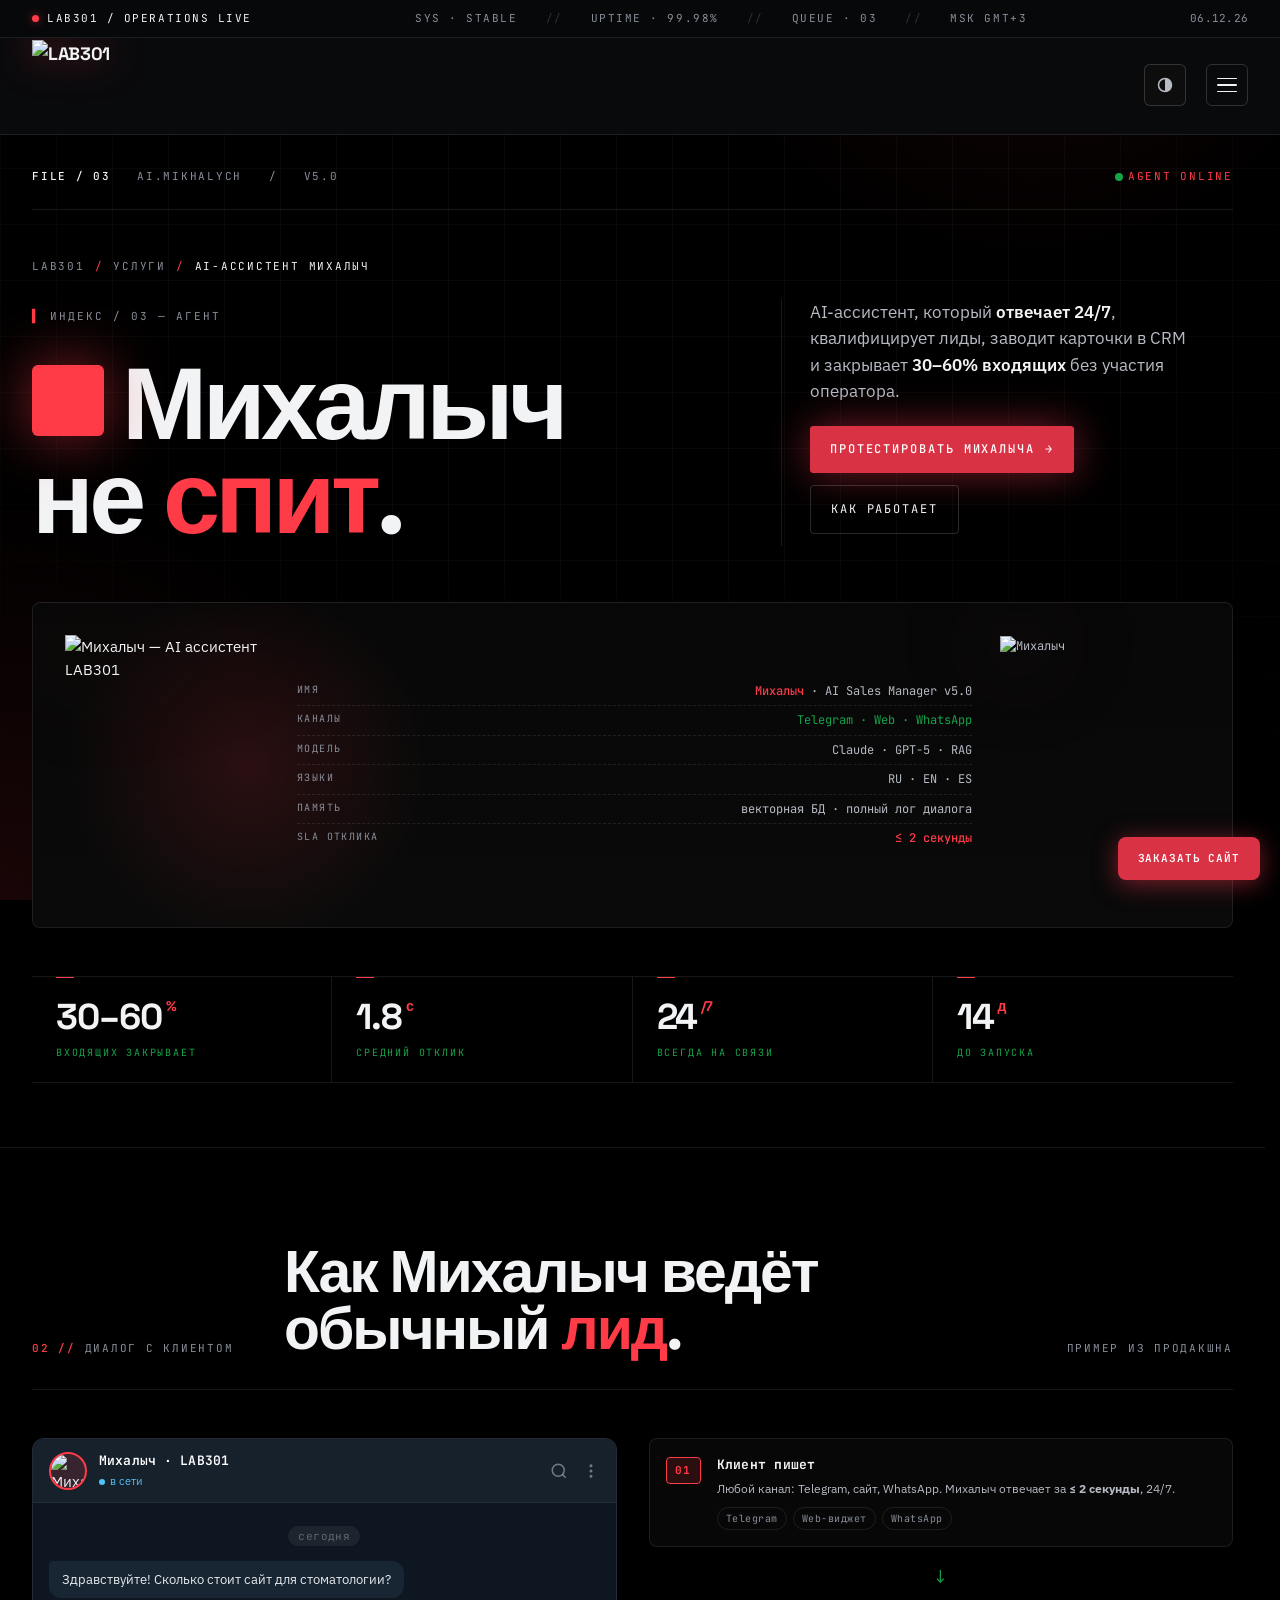
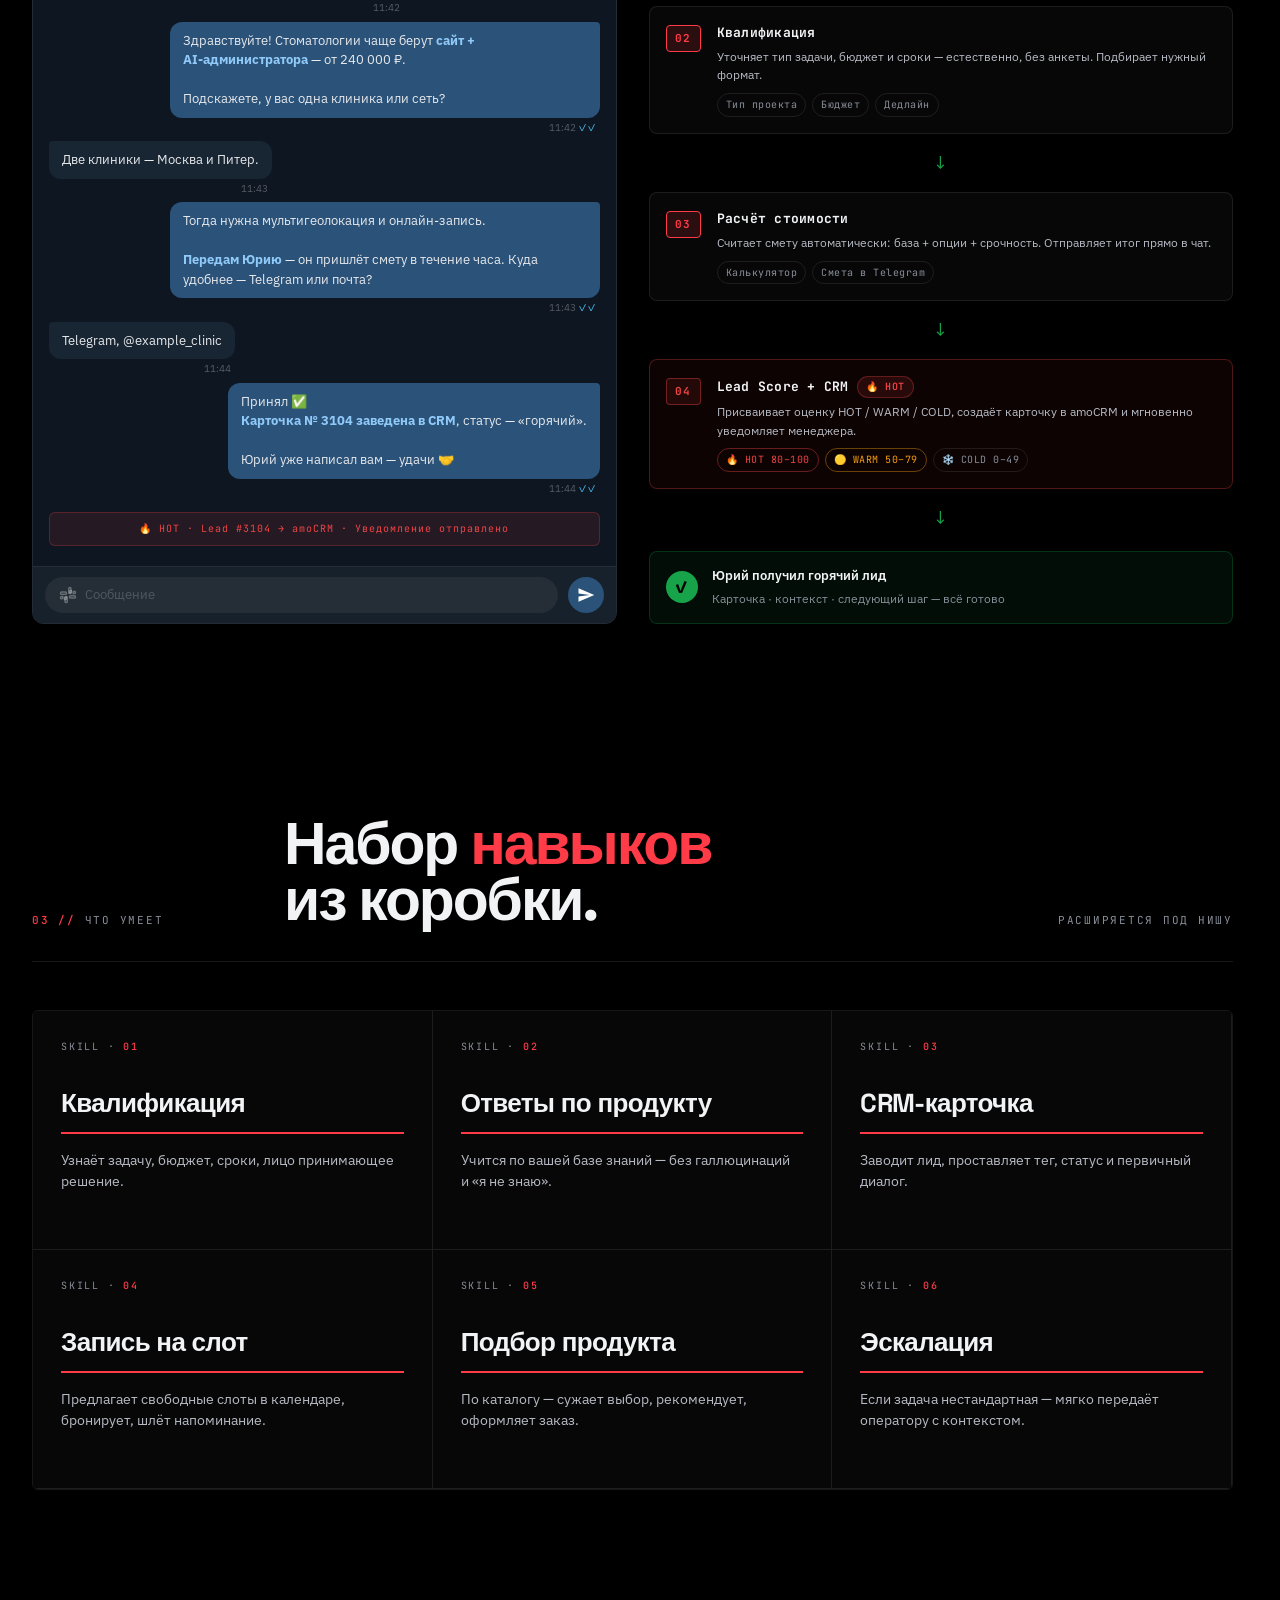
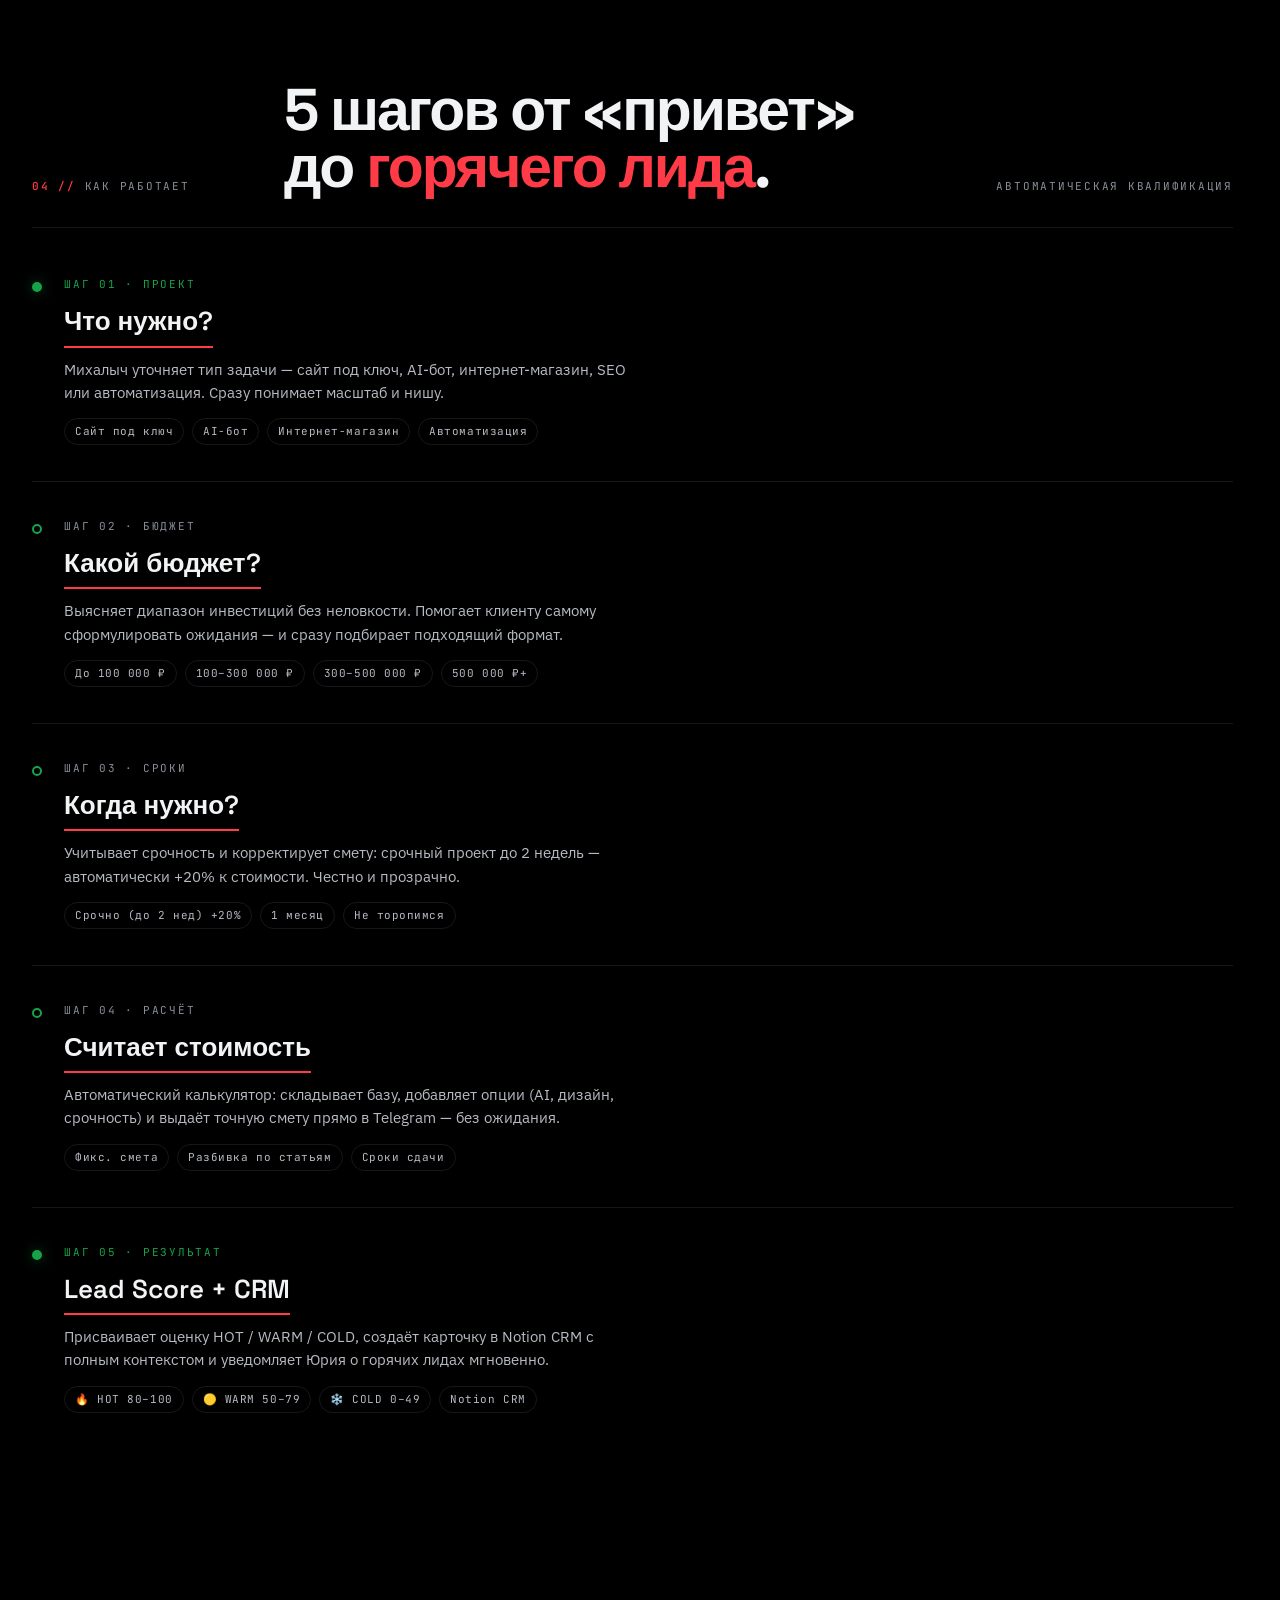
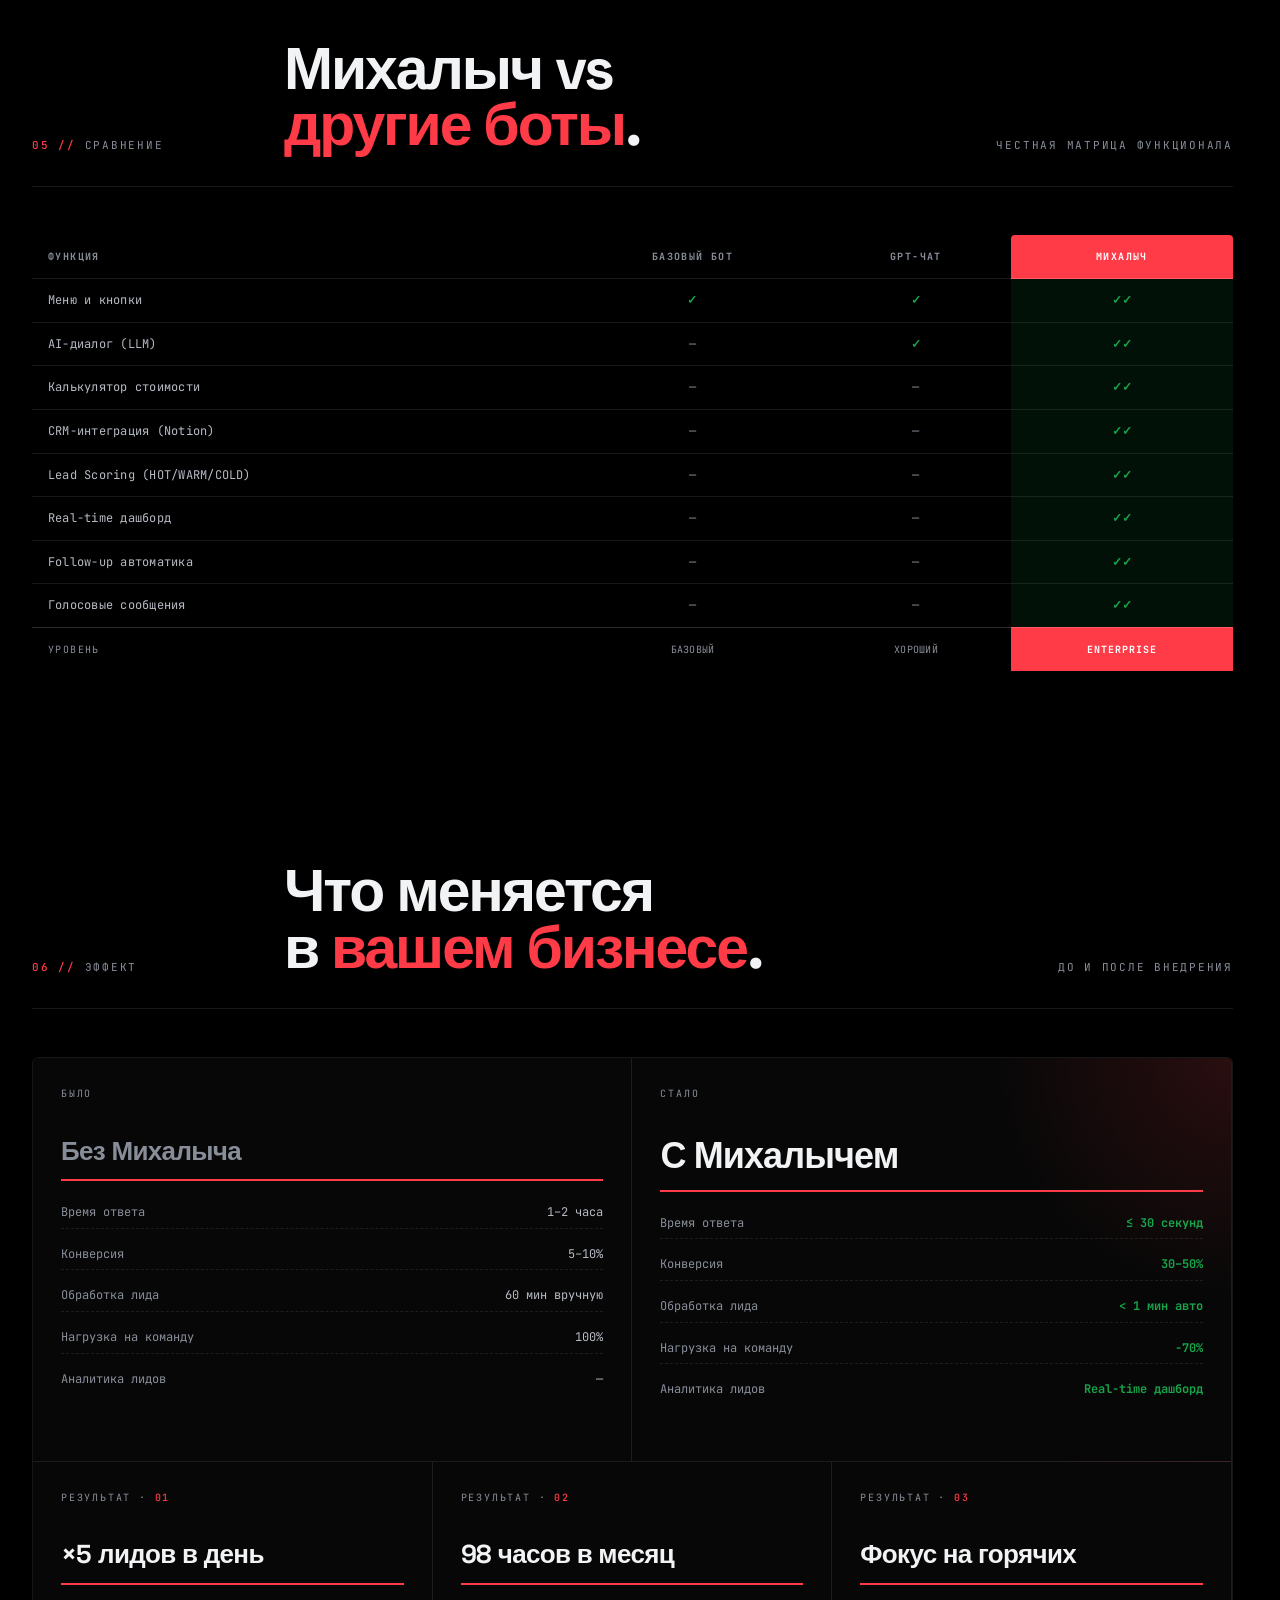
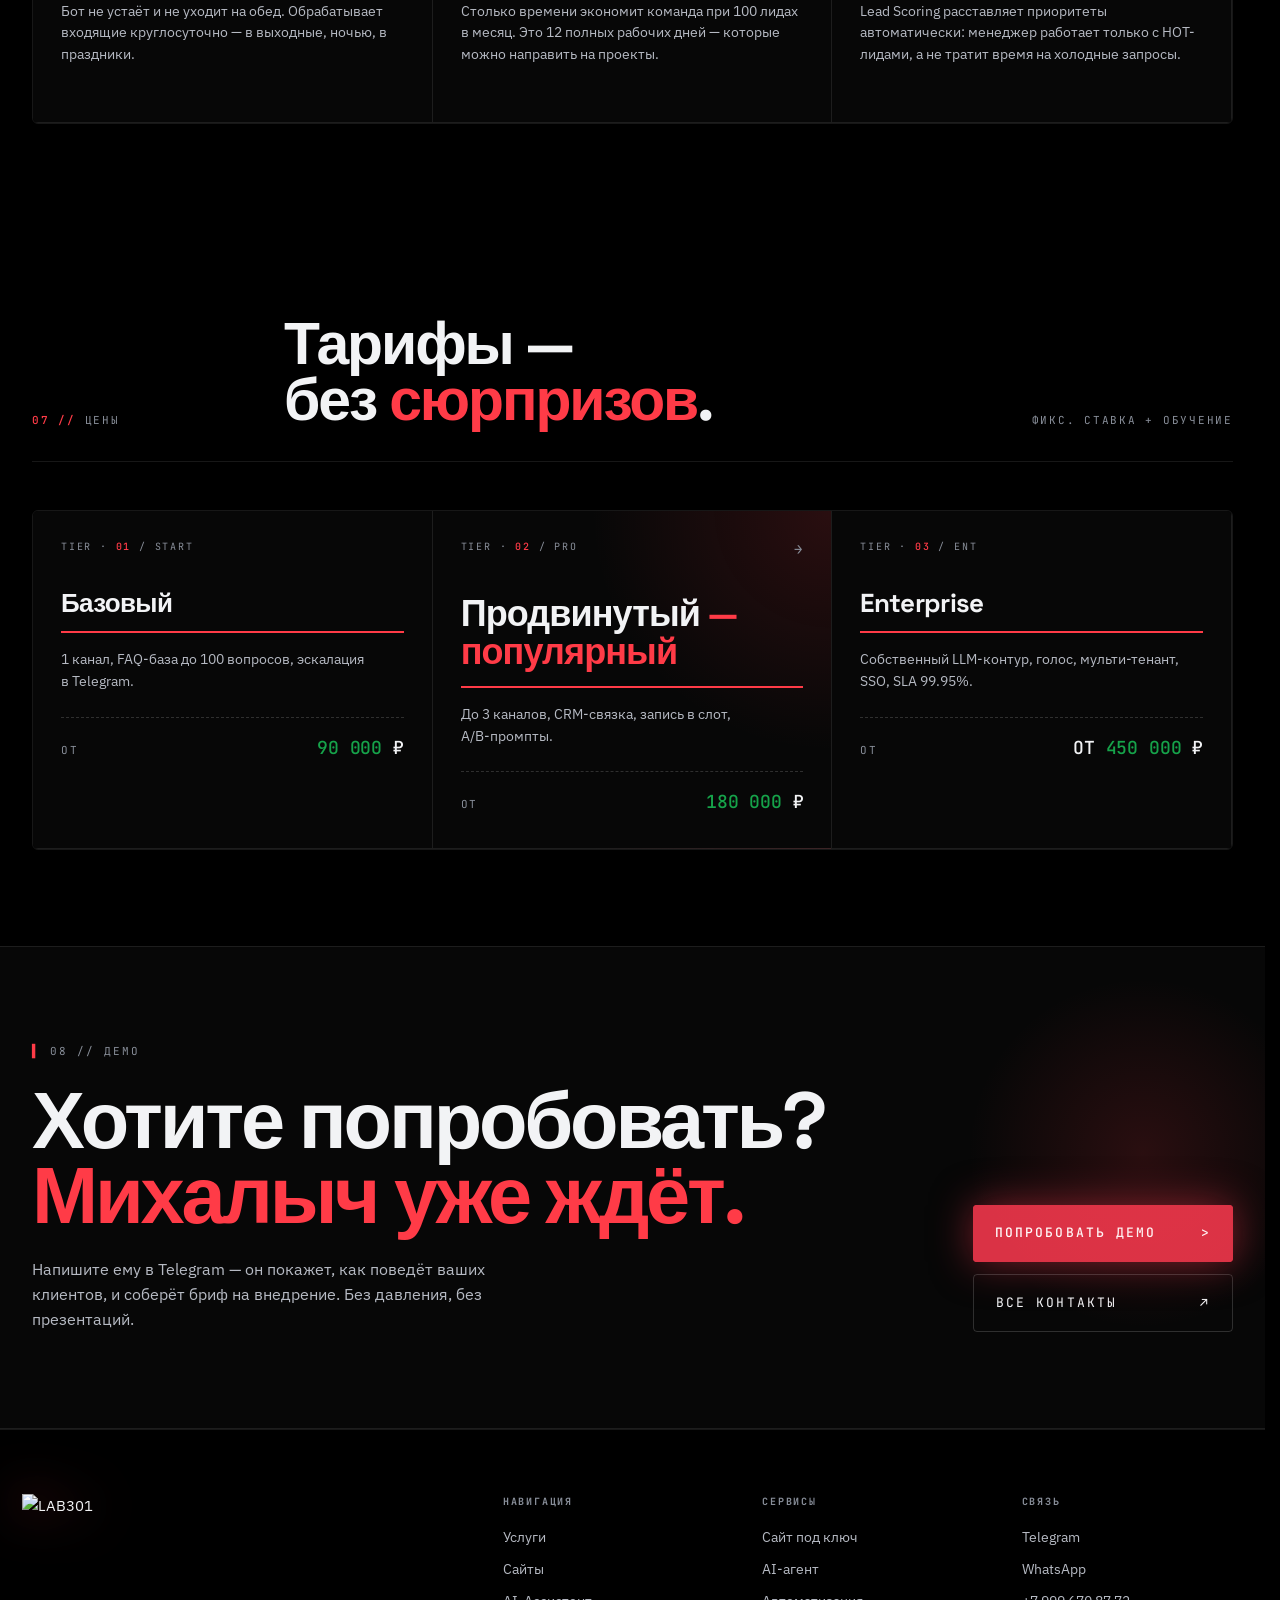
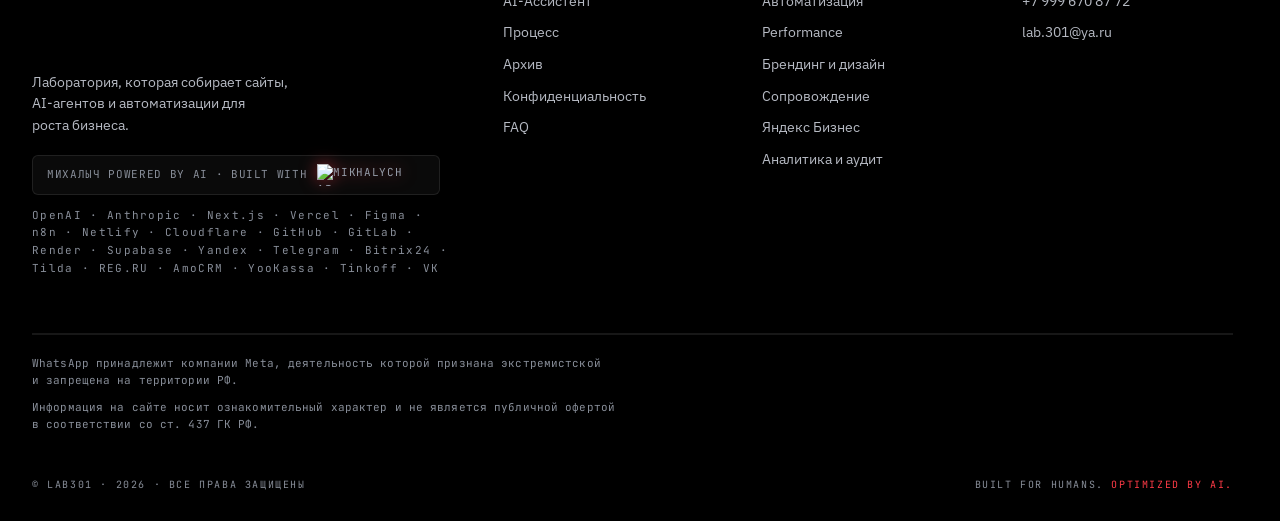
==== ai-assistant.html @ a78c8273 "Add files via upload" ====
﻿<!DOCTYPE html>
<html lang="ru" data-palette="signal" data-density="comfortable">
<head>
<meta charset="UTF-8" />
<meta name="viewport" content="width=device-width, initial-scale=1.0" />
<title>AI-ассистент Михалыч — LAB301</title>
<meta name="description" content="Михалыч отвечает 24/7, квалифицирует лиды, заводит карточки в CRM. Закрывает 30–60% входящих без оператора." />
<link rel="canonical" href="https://lab301.ru/ai-assistant.html" />
<meta name="theme-color" content="#0A0B0D" />
<meta name="robots" content="index, follow" />

<!-- Open Graph -->
<meta property="og:title" content="AI-ассистент Михалыч — LAB301" />
<meta property="og:description" content="Михалыч отвечает 24/7, квалифицирует лиды, заводит карточки в CRM. Закрывает 30–60% входящих без оператора." />
<meta property="og:type" content="website" />
<meta property="og:url" content="https://lab301.ru/ai-assistant.html" />
<meta property="og:image" content="og-share.png" />
<meta property="og:image:width" content="1200" />
<meta property="og:image:height" content="630" />
<meta property="og:image:alt" content="LAB301 — Технологии роста для бизнеса" />
<meta property="og:locale" content="ru_RU" />
<meta property="og:site_name" content="LAB301" />

<!-- Twitter Card -->
<meta name="twitter:card" content="summary_large_image" />
<meta name="twitter:title" content="AI-ассистент Михалыч — LAB301" />
<meta name="twitter:description" content="Михалыч отвечает 24/7, квалифицирует лиды, заводит карточки в CRM. Закрывает 30–60% входящих без оператора." />
<meta name="twitter:image" content="og-share.png" />

<!-- Favicons -->
<link rel="icon" type="image/x-icon" href="favicon.ico" />
<link rel="icon" type="image/png" sizes="16x16" href="favicon-16x16.png" />
<link rel="icon" type="image/png" sizes="32x32" href="favicon-32x32.png" />
<link rel="apple-touch-icon" sizes="180x180" href="apple-touch-icon.png" />
<meta name="apple-mobile-web-app-title" content="LAB301" />
<meta name="application-name" content="LAB301" />
<link rel="preconnect" href="https://fonts.googleapis.com">
<link rel="preconnect" href="https://fonts.gstatic.com" crossorigin>
<link rel="preload" as="image" href="ai_assistant_waving.avif" fetchpriority="high">
<link rel="preload" as="image" href="lab301-logo-mobile.avif" fetchpriority="high">
<link rel="preload" as="style" href="https://fonts.googleapis.com/css2?family=Space+Grotesk:wght@500;600;700&family=IBM+Plex+Sans:wght@400;500;600&family=JetBrains+Mono:wght@400;500;700&display=swap" onload="this.onload=null;this.rel='stylesheet'">
<noscript><link rel="stylesheet" href="https://fonts.googleapis.com/css2?family=Space+Grotesk:wght@500;600;700&family=IBM+Plex+Sans:wght@400;500;600&family=JetBrains+Mono:wght@400;500;700&display=swap"></noscript>
<link rel="stylesheet" href="theme.css?v=3">
<style>
  .chat-vis {
    background: var(--surface-2);
    border:1px solid var(--rule);
    border-radius:6px;
    padding:24px;
    font-family: var(--font-m);
    font-size:13px;
    line-height:1.55;
    color:var(--ink-2);
    position:relative;
    min-height:380px;
  }
  .chat-vis::before {
    content:"MIKHALYCH · v5.0 · LIVE";
    position:absolute; top:14px; right:18px;
    font-size:10px; letter-spacing:.16em; color:var(--ink-3);
  }
  .chat-vis::after {
    content:""; position:absolute; top:18px; left:18px;
    width:8px; height:8px; border-radius:50%;
    background: var(--acc);
    box-shadow: 0 0 16px var(--acc-glow);
    animation: pulse 2.4s ease-in-out infinite;
  }
  @keyframes pulse { 0%,100%{opacity:1;transform:scale(1);} 50%{opacity:.4;transform:scale(.85);} }
  .msg { margin: 18px 0; max-width: 78%; }
  .msg.user { margin-left:auto; text-align:left; }
  .msg .who { font-size:10px; letter-spacing:.18em; color:var(--ink-3); margin-bottom:6px; text-transform:uppercase; }
  .msg .b { background:var(--surface); border:1px solid var(--rule); padding:12px 14px; border-radius:4px; color:var(--ink); }
  .msg.user .b { background: color-mix(in oklch, var(--acc) 14%, var(--panel)); border-color: color-mix(in oklch, var(--acc) 40%, var(--rule)); }
  .msg .b b { color: var(--acc); font-weight:600; }

  /* Михалыч-портрет в hero */
  .mik-hero {
    margin-top: 56px;
    display: grid; grid-template-columns: auto 1fr; gap: 32px; align-items: center;
    padding: 32px;
    border: 1px solid var(--rule); border-radius: 8px;
    background:
      radial-gradient(circle 280px at 18% 50%, var(--acc-soft), transparent 65%),
      linear-gradient(180deg, var(--panel) 0%, var(--panel-2) 100%);
    position: relative; overflow: hidden;
  }
  @media (max-width: 720px) { .mik-hero { grid-template-columns: 1fr; text-align:center; } }
  @media (max-width: 720px) {
    .chat-grid { grid-template-columns: 1fr !important; }
    .msg { max-width: 88%; }
    .chat-vis { padding: 16px; }
  }
  .mik-hero > img {
    width: 200px; height: auto; display:block;
    filter: drop-shadow(0 0 50px var(--acc-glow));
  }
  .mik-hero-info { display:flex; gap:28px; align-items:center; font-family: var(--font-m); font-size:12px; line-height:1.7; color: var(--ink-2); }
  .mik-hero-info b { color: var(--acc); font-weight:500; }
  .mik-hero-info .rows { flex:1; min-width:0; }
  .mik-hero-info .row { display:flex; justify-content:space-between; gap: 14px; padding: 4px 0; border-bottom: 1px dashed var(--rule); }
  .mik-hero-info .row:last-child { border-bottom: none; }
  .mik-hero-info .k { color: var(--ink-3); letter-spacing:.14em; text-transform:uppercase; font-size:10px; }
  .mik-main-portrait {
    width: 200px; height: auto; flex-shrink:0; display:block;
    filter: drop-shadow(0 0 50px var(--acc-glow));
  }
  @media (max-width: 720px) { .mik-main-portrait { display:none; } }

  /* 5-steps timeline */
  .timeline { position:relative; margin-top:48px; }
  .tl-item { padding: 36px 0 36px 32px; border-top: 1px solid var(--rule); position:relative; }
  .tl-item:first-child { border-top: none; padding-top: 0; }
  .tl-item::before { content:""; position:absolute; left:0; top:42px; width:10px; height:10px; border-radius:50%; background:var(--bg); border:2px solid #16a34a; }
  .tl-item:first-child::before { top:6px; }
  .tl-item.acc::before { border-color:#16a34a; background:#16a34a; box-shadow:0 0 14px rgba(22,163,74,0.5); }
  .tl-item .tl-meta { font-family:var(--font-m); font-size:11px; letter-spacing:.16em; text-transform:uppercase; color:var(--ink-3); margin-bottom:8px; }
  .tl-item.acc .tl-meta { color:#16a34a; }
  .tl-item .tl-title { font-family:var(--font-d); font-size:26px; font-weight:600; color:var(--ink); margin-bottom:10px; display:inline-block; border-bottom:2px solid var(--acc); padding-bottom:4px; }
  .tl-item .tl-body { font-size:15px; line-height:1.55; color:var(--ink-2); margin-bottom:14px; max-width:64ch; }
  .tl-tags { display:flex; gap:8px; flex-wrap:wrap; }
  .tl-tags span { font-family:var(--font-m); font-size:11px; letter-spacing:.05em; padding:4px 10px; border:1px solid var(--rule); border-radius:999px; color:var(--ink-2); }

  .sys-card-light {
    background: #ffffff;
    border-color: #d8d8d8;
  }
  .sys-card-light::before { display: none; }
  .sys-card-light .row .k { color: #111111; }
  .sys-card-light .row .v { color: #555555; }
  .sys-card-light .row .v.ok { color: var(--acc); font-weight: 700; }
</style>
</head>
<body data-page="ai">

<section class="page-head">
  <div class="container">
    <div class="coord reveal"><div><b>FILE / 03</b> &nbsp; AI.MIKHALYCH &nbsp; / &nbsp; v5.0</div><div class="sig"><span style="color:#16a34a;">●</span> AGENT ONLINE</div></div>
    <div class="crumbs reveal"><a href="index.html">LAB301</a><span class="sep">/</span><a href="services.html">Услуги</a><span class="sep">/</span><span class="here">AI‑ассистент Михалыч</span></div>
    <div class="grid2">
      <div class="reveal">
        <div class="label" style="margin-bottom:32px;"><span class="dot">▌</span> ИНДЕКС / 03 — АГЕНТ</div>
        <h1><span class="swatch"></span>Михалыч<br>не&nbsp;<em>спит</em>.</h1>
      </div>
      <aside class="meta reveal">
        <p class="lede">AI‑ассистент, который <b>отвечает 24/7</b>, квалифицирует лиды, заводит карточки в&nbsp;CRM и&nbsp;закрывает <b>30–60% входящих</b> без участия оператора.</p>
        <div class="cta-row">
          <a class="btn-primary" href="thankyou.html?to=https://t.me/Judgeopenclawbot">Протестировать Михалыча <span>→</span></a>
          <a class="btn-secondary" href="#how">Как работает</a>
        </div>
      </aside>
    </div>

    <div class="mik-hero reveal">
      <img src="ai_assistant_waving.avif" alt="Михалыч — AI ассистент LAB301" width="200" height="260" loading="eager" fetchpriority="high" decoding="async" />
      <div class="mik-hero-info">
        <div class="rows">
          <div class="row"><span class="k">Имя</span><span><b>Михалыч</b> · AI Sales Manager v5.0</span></div>
          <div class="row"><span class="k">Каналы</span><span style="color:#16a34a;">Telegram · Web · WhatsApp</span></div>
          <div class="row"><span class="k">Модель</span><span>Claude · GPT‑5 · RAG</span></div>
          <div class="row"><span class="k">Языки</span><span>RU · EN · ES</span></div>
          <div class="row"><span class="k">Память</span><span>векторная БД · полный лог диалога</span></div>
          <div class="row"><span class="k">SLA отклика</span><span><b>≤ 2 секунды</b></span></div>
        </div>
        <img src="ai_assistant_main.avif" alt="Михалыч" class="mik-main-portrait" width="280" height="360" loading="eager" decoding="async" />
      </div>
    </div>

    <div class="stat-row reveal" style="margin-top:48px;">
      <div class="stat-cell"><div class="v">30–60<sup>%</sup></div><div class="k">входящих закрывает</div></div>
      <div class="stat-cell"><div class="v">1.8<sup>с</sup></div><div class="k">средний отклик</div></div>
      <div class="stat-cell"><div class="v">24<sup>/7</sup></div><div class="k">всегда на&nbsp;связи</div></div>
      <div class="stat-cell"><div class="v">14<sup>д</sup></div><div class="k">до запуска</div></div>
    </div>
  </div>
</section>

<section id="how">
  <div class="container">
    <div class="sec-head reveal">
      <div class="idx"><b>02 //</b> ДИАЛОГ&nbsp;С&nbsp;КЛИЕНТОМ</div>
      <h2 class="title">Как Михалыч ведёт<br>обычный&nbsp;<em>лид</em>.</h2>
      <div class="meta">пример из&nbsp;продакшна</div>
    </div>

    <div class="reveal" style="display:grid; grid-template-columns: 1fr 1fr; gap:32px; align-items:stretch;">

      <!-- ЛЕВАЯ КОЛОНКА: Telegram-чат -->
      <div class="tg-wrap">
        <!-- Шапка чата -->
        <div class="tg-header">
          <div class="tg-avatar">
            <img src="ai_assistant_waving.avif" alt="Михалыч" width="40" height="40" loading="lazy" decoding="async" />
          </div>
          <div class="tg-header-info">
            <div class="tg-name">Михалыч · LAB301</div>
            <div class="tg-status"><span class="tg-dot"></span>в сети</div>
          </div>
          <div class="tg-header-icons">
            <svg width="18" height="18" viewBox="0 0 24 24" fill="none" stroke="rgba(255,255,255,0.4)" stroke-width="2"><circle cx="11" cy="11" r="8"/><path d="m21 21-4.35-4.35"/></svg>
            <svg width="18" height="18" viewBox="0 0 24 24" fill="none" stroke="rgba(255,255,255,0.4)" stroke-width="2"><circle cx="12" cy="5" r="1"/><circle cx="12" cy="12" r="1"/><circle cx="12" cy="19" r="1"/></svg>
          </div>
        </div>
        <!-- Сообщения -->
        <div class="tg-body">
          <div class="tg-date-divider"><span>сегодня</span></div>

          <div class="tg-msg tg-in">
            <div class="tg-bubble">Здравствуйте! Сколько стоит сайт для стоматологии?</div>
            <div class="tg-time">11:42</div>
          </div>

          <div class="tg-msg tg-out">
            <div class="tg-bubble">Здравствуйте! Стоматологии чаще берут <b>сайт + AI‑администратора</b> — от 240 000 ₽.<br><br>Подскажете, у вас одна клиника или сеть?</div>
            <div class="tg-time">11:42 <span class="tg-read">✓✓</span></div>
          </div>

          <div class="tg-msg tg-in">
            <div class="tg-bubble">Две клиники — Москва и Питер.</div>
            <div class="tg-time">11:43</div>
          </div>

          <div class="tg-msg tg-out">
            <div class="tg-bubble">Тогда нужна мультигеолокация и онлайн‑запись.<br><br><b>Передам Юрию</b> — он пришлёт смету в течение часа. Куда удобнее — Telegram или почта?</div>
            <div class="tg-time">11:43 <span class="tg-read">✓✓</span></div>
          </div>

          <div class="tg-msg tg-in">
            <div class="tg-bubble">Telegram, @example_clinic</div>
            <div class="tg-time">11:44</div>
          </div>

          <div class="tg-msg tg-out">
            <div class="tg-bubble">Принял ✅<br><b>Карточка № 3104 заведена в CRM</b>, статус — «горячий».<br><br>Юрий уже написал вам — удачи 🤝</div>
            <div class="tg-time">11:44 <span class="tg-read">✓✓</span></div>
          </div>

          <div class="tg-crm-tag">🔥 HOT · Lead #3104 → amoCRM · Уведомление отправлено</div>
        </div>
        <!-- Инпут (декоративный) -->
        <div class="tg-footer">
          <div class="tg-input-wrap">
            <svg width="18" height="18" viewBox="0 0 24 24" fill="none" stroke="rgba(255,255,255,0.3)" stroke-width="2"><path d="M14.5 10c-.83 0-1.5-.67-1.5-1.5v-5c0-.83.67-1.5 1.5-1.5s1.5.67 1.5 1.5v5c0 .83-.67 1.5-1.5 1.5z"/><path d="M20.5 10H19V8.5c0-.83.67-1.5 1.5-1.5s1.5.67 1.5 1.5-.67 1.5-1.5 1.5z"/><path d="M9.5 14c.83 0 1.5.67 1.5 1.5v5c0 .83-.67 1.5-1.5 1.5S8 21.33 8 20.5v-5c0-.83.67-1.5 1.5-1.5z"/><path d="M3.5 14H5v1.5c0 .83-.67 1.5-1.5 1.5S2 16.33 2 15.5 2.67 14 3.5 14z"/><path d="M14 14.5c0-.83.67-1.5 1.5-1.5h5c.83 0 1.5.67 1.5 1.5s-.67 1.5-1.5 1.5h-5c-.83 0-1.5-.67-1.5-1.5z"/><path d="M15.5 9H14V7.5c0-.83.67-1.5 1.5-1.5s1.5.67 1.5 1.5-.67 1.5-1.5 1.5z"/><path d="M10 9.5C10 8.67 9.33 8 8.5 8H3.5C2.67 8 2 8.67 2 9.5S2.67 11 3.5 11h5c.83 0 1.5-.67 1.5-1.5z"/><path d="M8.5 15H10v1.5c0 .83-.67 1.5-1.5 1.5S7 17.33 7 16.5 7.67 15 8.5 15z"/></svg>
            <span style="color:rgba(255,255,255,0.2); font-size:13px;">Сообщение</span>
          </div>
          <div class="tg-send-btn">
            <svg width="18" height="18" viewBox="0 0 24 24" fill="#fff"><path d="M2 21l21-9L2 3v7l15 2-15 2v7z"/></svg>
          </div>
        </div>
      </div>

      <!-- ПРАВАЯ КОЛОНКА: Инфографика -->
      <div class="lead-flow">

        <div class="lf-step">
          <div class="lf-num">01</div>
          <div class="lf-body">
            <div class="lf-label">Клиент пишет</div>
            <div class="lf-desc">Любой канал: Telegram, сайт, WhatsApp. Михалыч отвечает за <b>≤ 2 секунды</b>, 24/7.</div>
            <div class="lf-tags"><span>Telegram</span><span>Web-виджет</span><span>WhatsApp</span></div>
          </div>
        </div>
        <div class="lf-arrow">↓</div>

        <div class="lf-step">
          <div class="lf-num">02</div>
          <div class="lf-body">
            <div class="lf-label">Квалификация</div>
            <div class="lf-desc">Уточняет тип задачи, бюджет и сроки — естественно, без анкеты. Подбирает нужный формат.</div>
            <div class="lf-tags"><span>Тип проекта</span><span>Бюджет</span><span>Дедлайн</span></div>
          </div>
        </div>
        <div class="lf-arrow">↓</div>

        <div class="lf-step">
          <div class="lf-num">03</div>
          <div class="lf-body">
            <div class="lf-label">Расчёт стоимости</div>
            <div class="lf-desc">Считает смету автоматически: база + опции + срочность. Отправляет итог прямо в чат.</div>
            <div class="lf-tags"><span>Калькулятор</span><span>Смета в Telegram</span></div>
          </div>
        </div>
        <div class="lf-arrow">↓</div>

        <div class="lf-step lf-step--hot">
          <div class="lf-num lf-num--hot">04</div>
          <div class="lf-body">
            <div class="lf-label">Lead Score + CRM <span class="lf-badge">🔥 HOT</span></div>
            <div class="lf-desc">Присваивает оценку HOT / WARM / COLD, создаёт карточку в amoCRM и мгновенно уведомляет менеджера.</div>
            <div class="lf-tags"><span style="color:#ef4444; border-color:rgba(239,68,68,0.4);">🔥 HOT 80–100</span><span style="color:#f59e0b; border-color:rgba(245,158,11,0.4);">🟡 WARM 50–79</span><span>❄️ COLD 0–49</span></div>
          </div>
        </div>

        <div class="lf-result-arrow">↓</div>
        <div class="lf-result">
          <div class="lf-result-icon">✓</div>
          <div>
            <div style="font-size:13px; font-weight:600; color:var(--ink); margin-bottom:4px;">Юрий получил горячий лид</div>
            <div style="font-size:12px; color:var(--ink-3);">Карточка · контекст · следующий шаг — всё готово</div>
          </div>
        </div>
      </div>

    </div>

    <style>
      /* ── Telegram UI ── */
      .tg-wrap { border-radius:12px; overflow:hidden; border:1px solid var(--rule); background:#0e1621; display:flex; flex-direction:column; }
      .tg-header { display:flex; align-items:center; gap:12px; padding:12px 16px; background:#17212b; border-bottom:1px solid rgba(255,255,255,0.06); }
      .tg-avatar { width:38px; height:38px; border-radius:50%; overflow:hidden; flex-shrink:0; background:var(--acc-soft); border:2px solid var(--acc); }
      .tg-avatar img { width:100%; height:100%; object-fit:cover; }
      .tg-header-info { flex:1; }
      .tg-name { font-family:var(--font-m); font-size:13px; font-weight:600; color:#fff; letter-spacing:.01em; }
      .tg-status { font-size:11px; color:#4fc3f7; display:flex; align-items:center; gap:5px; margin-top:2px; }
      .tg-dot { width:6px; height:6px; border-radius:50%; background:#4fc3f7; display:inline-block; }
      .tg-header-icons { display:flex; gap:14px; }
      .tg-body { padding:16px; display:flex; flex-direction:column; gap:6px; flex:1; background:#0e1621; }
      .tg-date-divider { text-align:center; margin:4px 0 8px; }
      .tg-date-divider span { font-size:11px; color:rgba(255,255,255,0.3); background:rgba(255,255,255,0.06); padding:3px 10px; border-radius:999px; font-family:var(--font-m); letter-spacing:.04em; }
      .tg-msg { display:flex; flex-direction:column; max-width:78%; gap:2px; }
      .tg-in { align-self:flex-start; }
      .tg-out { align-self:flex-end; }
      .tg-bubble { padding:9px 13px; border-radius:12px; font-size:13px; line-height:1.5; color:#e8eaed; }
      .tg-in .tg-bubble { background:#182533; border-radius:4px 12px 12px 12px; }
      .tg-out .tg-bubble { background:#2b5278; border-radius:12px 4px 12px 12px; }
      .tg-out .tg-bubble b { color:#90caf9; }
      .tg-time { font-size:10px; color:rgba(255,255,255,0.3); text-align:right; padding:0 4px; }
      .tg-read { color:#4fc3f7; }
      .tg-crm-tag { margin:10px 0 4px; text-align:center; font-family:var(--font-m); font-size:10px; letter-spacing:.1em; color:#ef4444; background:rgba(239,68,68,0.1); border:1px solid rgba(239,68,68,0.25); border-radius:6px; padding:8px 14px; }
      .tg-footer { padding:10px 12px; background:#17212b; border-top:1px solid rgba(255,255,255,0.06); display:flex; align-items:center; gap:10px; }
      .tg-input-wrap { flex:1; background:rgba(255,255,255,0.06); border-radius:20px; padding:8px 14px; display:flex; align-items:center; gap:8px; }
      .tg-send-btn { width:36px; height:36px; background:#2b5278; border-radius:50%; display:flex; align-items:center; justify-content:center; }

      /* ── Lead Flow Infographic ── */
      .lead-flow { display:flex; flex-direction:column; gap:0; padding:0; justify-content:space-between; }
      .lf-step { display:flex; gap:16px; align-items:flex-start; background:var(--panel); border:1px solid var(--rule); border-radius:8px; padding:16px; }
      .lf-step--hot { border-color:rgba(239,68,68,0.3); background:rgba(239,68,68,0.05); }
      .lf-num { font-family:var(--font-m); font-size:11px; font-weight:700; letter-spacing:.14em; color:var(--acc); background:var(--acc-soft); border:1px solid var(--acc); border-radius:4px; padding:4px 8px; flex-shrink:0; height:fit-content; margin-top:2px; }
      .lf-num--hot { color:#ef4444; background:rgba(239,68,68,0.1); border-color:rgba(239,68,68,0.4); }
      .lf-label { font-family:var(--font-m); font-size:13px; font-weight:700; color:var(--ink); letter-spacing:.02em; margin-bottom:5px; display:flex; align-items:center; gap:8px; }
      .lf-desc { font-size:12px; line-height:1.55; color:var(--ink-2); margin-bottom:8px; }
      .lf-tags { display:flex; gap:6px; flex-wrap:wrap; }
      .lf-tags span { font-family:var(--font-m); font-size:10px; letter-spacing:.05em; padding:3px 8px; border:1px solid var(--rule); border-radius:999px; color:var(--ink-3); }
      .lf-badge { font-size:10px; color:#ef4444; background:rgba(239,68,68,0.12); border:1px solid rgba(239,68,68,0.3); border-radius:999px; padding:2px 8px; letter-spacing:.06em; font-weight:600; }
      .lf-arrow { text-align:center; font-size:18px; color:#16a34a; line-height:1; padding:4px 0; }
      .lf-result-arrow { text-align:center; font-size:18px; color:#16a34a; line-height:1; padding:4px 0; }
      .lf-result { display:flex; align-items:center; gap:14px; background:rgba(22,163,74,0.08); border:1px solid rgba(22,163,74,0.25); border-radius:8px; padding:14px 16px; margin-top:4px; }
      .lf-result-icon { width:32px; height:32px; background:#16a34a; border-radius:50%; display:flex; align-items:center; justify-content:center; font-size:16px; color:#000; font-weight:700; flex-shrink:0; }

      @media(max-width:900px) {
        .chat-grid, .reveal[style*="grid-template-columns: 1fr 1fr"] { grid-template-columns:1fr !important; }
      }
    </style>
  </div>
</section>

<section>
  <div class="container">
    <div class="sec-head reveal">
      <div class="idx"><b>03 //</b> ЧТО&nbsp;УМЕЕТ</div>
      <h2 class="title">Набор&nbsp;<em>навыков</em><br>из&nbsp;коробки.</h2>
      <div class="meta">расширяется под&nbsp;нишу</div>
    </div>
    <div class="stack-grid reveal">
      <div class="mod span4"><div class="mod-id"><span>SKILL · <b>01</b></span></div><div class="mod-title">Квалификация</div><div class="mod-desc">Узнаёт задачу, бюджет, сроки, лицо принимающее решение.</div></div>
      <div class="mod span4"><div class="mod-id"><span>SKILL · <b>02</b></span></div><div class="mod-title">Ответы по&nbsp;продукту</div><div class="mod-desc">Учится по&nbsp;вашей базе знаний — без галлюцинаций и&nbsp;«я&nbsp;не знаю».</div></div>
      <div class="mod span4"><div class="mod-id"><span>SKILL · <b>03</b></span></div><div class="mod-title">CRM‑карточка</div><div class="mod-desc">Заводит лид, проставляет тег, статус и&nbsp;первичный диалог.</div></div>
      <div class="mod span4"><div class="mod-id"><span>SKILL · <b>04</b></span></div><div class="mod-title">Запись на&nbsp;слот</div><div class="mod-desc">Предлагает свободные слоты в&nbsp;календаре, бронирует, шлёт напоминание.</div></div>
      <div class="mod span4"><div class="mod-id"><span>SKILL · <b>05</b></span></div><div class="mod-title">Подбор продукта</div><div class="mod-desc">По&nbsp;каталогу — сужает выбор, рекомендует, оформляет заказ.</div></div>
      <div class="mod span4"><div class="mod-id"><span>SKILL · <b>06</b></span></div><div class="mod-title">Эскалация</div><div class="mod-desc">Если задача нестандартная — мягко передаёт оператору с&nbsp;контекстом.</div></div>
    </div>
  </div>
</section>

<!-- ── Секция: AI Квалификация 5 шагов ── -->
<section>
  <div class="container">
    <div class="sec-head reveal">
      <div class="idx"><b>04 //</b> КАК&nbsp;РАБОТАЕТ</div>
      <h2 class="title">5 шагов от&nbsp;«привет»<br>до&nbsp;<em>горячего&nbsp;лида</em>.</h2>
      <div class="meta">автоматическая квалификация</div>
    </div>
    <div class="timeline reveal">

      <div class="tl-item acc">
        <div class="tl-meta">ШАГ 01 · ПРОЕКТ</div>
        <div class="tl-title">Что нужно?</div>
        <div class="tl-body">Михалыч уточняет тип задачи — сайт под ключ, AI-бот, интернет-магазин, SEO или автоматизация. Сразу понимает масштаб и нишу.</div>
        <div class="tl-tags"><span>Сайт под ключ</span><span>AI-бот</span><span>Интернет-магазин</span><span>Автоматизация</span></div>
      </div>

      <div class="tl-item">
        <div class="tl-meta">ШАГ 02 · БЮДЖЕТ</div>
        <div class="tl-title">Какой бюджет?</div>
        <div class="tl-body">Выясняет диапазон инвестиций без неловкости. Помогает клиенту самому сформулировать ожидания — и сразу подбирает подходящий формат.</div>
        <div class="tl-tags"><span>До 100 000 ₽</span><span>100–300 000 ₽</span><span>300–500 000 ₽</span><span>500 000 ₽+</span></div>
      </div>

      <div class="tl-item">
        <div class="tl-meta">ШАГ 03 · СРОКИ</div>
        <div class="tl-title">Когда нужно?</div>
        <div class="tl-body">Учитывает срочность и корректирует смету: срочный проект до&nbsp;2 недель — автоматически +20% к стоимости. Честно и прозрачно.</div>
        <div class="tl-tags"><span>Срочно (до 2 нед) +20%</span><span>1 месяц</span><span>Не торопимся</span></div>
      </div>

      <div class="tl-item">
        <div class="tl-meta">ШАГ 04 · РАСЧЁТ</div>
        <div class="tl-title">Считает стоимость</div>
        <div class="tl-body">Автоматический калькулятор: складывает базу, добавляет опции (AI, дизайн, срочность) и выдаёт точную смету прямо в Telegram — без ожидания.</div>
        <div class="tl-tags"><span>Фикс. смета</span><span>Разбивка по статьям</span><span>Сроки сдачи</span></div>
      </div>

      <div class="tl-item acc">
        <div class="tl-meta">ШАГ 05 · РЕЗУЛЬТАТ</div>
        <div class="tl-title">Lead Score + CRM</div>
        <div class="tl-body">Присваивает оценку HOT / WARM / COLD, создаёт карточку в Notion CRM с полным контекстом и уведомляет Юрия о горячих лидах мгновенно.</div>
        <div class="tl-tags"><span>🔥 HOT 80–100</span><span>🟡 WARM 50–79</span><span>❄️ COLD 0–49</span><span>Notion CRM</span></div>
      </div>

    </div>
  </div>
</section>

<!-- ── Секция: Сравнение с другими ботами ── -->
<section>
  <div class="container">
    <div class="sec-head reveal">
      <div class="idx"><b>05 //</b> СРАВНЕНИЕ</div>
      <h2 class="title">Михалыч vs<br><em>другие&nbsp;боты</em>.</h2>
      <div class="meta">честная матрица функционала</div>
    </div>

    <div class="reveal" style="overflow-x:auto; margin-top:40px;">
      <table style="width:100%; border-collapse:collapse; font-family:var(--font-m); font-size:12px; letter-spacing:.02em;">
        <thead>
          <tr>
            <th style="text-align:left; padding:14px 16px; border-bottom:1px solid var(--rule); color:var(--ink-3); text-transform:uppercase; letter-spacing:.14em; font-size:10px;">Функция</th>
            <th style="text-align:center; padding:14px 16px; border-bottom:1px solid var(--rule); color:var(--ink-3); text-transform:uppercase; letter-spacing:.14em; font-size:10px;">Базовый бот</th>
            <th style="text-align:center; padding:14px 16px; border-bottom:1px solid var(--rule); color:var(--ink-3); text-transform:uppercase; letter-spacing:.14em; font-size:10px;">GPT‑чат</th>
            <th style="text-align:center; padding:14px 16px; border-bottom:1px solid var(--rule-2); color:#fff; text-transform:uppercase; letter-spacing:.14em; font-size:10px; background:var(--acc); border-radius:4px 4px 0 0;">Михалыч</th>
          </tr>
        </thead>
        <tbody>
          <tr style="border-bottom:1px solid var(--rule);">
            <td style="padding:12px 16px; color:var(--ink-2);">Меню и кнопки</td>
            <td style="text-align:center; padding:12px; color:#16a34a; font-weight:600;">✓</td>
            <td style="text-align:center; padding:12px; color:#16a34a; font-weight:600;">✓</td>
            <td style="text-align:center; padding:12px; background:rgba(22,163,74,0.10); color:#16a34a; font-weight:700;">✓✓</td>
          </tr>
          <tr style="border-bottom:1px solid var(--rule);">
            <td style="padding:12px 16px; color:var(--ink-2);">AI-диалог (LLM)</td>
            <td style="text-align:center; padding:12px; color:var(--ink-3);">—</td>
            <td style="text-align:center; padding:12px; color:#16a34a; font-weight:600;">✓</td>
            <td style="text-align:center; padding:12px; background:rgba(22,163,74,0.10); color:#16a34a; font-weight:700;">✓✓</td>
          </tr>
          <tr style="border-bottom:1px solid var(--rule);">
            <td style="padding:12px 16px; color:var(--ink-2);">Калькулятор стоимости</td>
            <td style="text-align:center; padding:12px; color:var(--ink-3);">—</td>
            <td style="text-align:center; padding:12px; color:var(--ink-3);">—</td>
            <td style="text-align:center; padding:12px; background:rgba(22,163,74,0.10); color:#16a34a; font-weight:700;">✓✓</td>
          </tr>
          <tr style="border-bottom:1px solid var(--rule);">
            <td style="padding:12px 16px; color:var(--ink-2);">CRM‑интеграция (Notion)</td>
            <td style="text-align:center; padding:12px; color:var(--ink-3);">—</td>
            <td style="text-align:center; padding:12px; color:var(--ink-3);">—</td>
            <td style="text-align:center; padding:12px; background:rgba(22,163,74,0.10); color:#16a34a; font-weight:700;">✓✓</td>
          </tr>
          <tr style="border-bottom:1px solid var(--rule);">
            <td style="padding:12px 16px; color:var(--ink-2);">Lead Scoring (HOT/WARM/COLD)</td>
            <td style="text-align:center; padding:12px; color:var(--ink-3);">—</td>
            <td style="text-align:center; padding:12px; color:var(--ink-3);">—</td>
            <td style="text-align:center; padding:12px; background:rgba(22,163,74,0.10); color:#16a34a; font-weight:700;">✓✓</td>
          </tr>
          <tr style="border-bottom:1px solid var(--rule);">
            <td style="padding:12px 16px; color:var(--ink-2);">Real-time дашборд</td>
            <td style="text-align:center; padding:12px; color:var(--ink-3);">—</td>
            <td style="text-align:center; padding:12px; color:var(--ink-3);">—</td>
            <td style="text-align:center; padding:12px; background:rgba(22,163,74,0.10); color:#16a34a; font-weight:700;">✓✓</td>
          </tr>
          <tr style="border-bottom:1px solid var(--rule);">
            <td style="padding:12px 16px; color:var(--ink-2);">Follow-up автоматика</td>
            <td style="text-align:center; padding:12px; color:var(--ink-3);">—</td>
            <td style="text-align:center; padding:12px; color:var(--ink-3);">—</td>
            <td style="text-align:center; padding:12px; background:rgba(22,163,74,0.10); color:#16a34a; font-weight:700;">✓✓</td>
          </tr>
          <tr>
            <td style="padding:12px 16px; color:var(--ink-2);">Голосовые сообщения</td>
            <td style="text-align:center; padding:12px; color:var(--ink-3);">—</td>
            <td style="text-align:center; padding:12px; color:var(--ink-3);">—</td>
            <td style="text-align:center; padding:12px; background:rgba(22,163,74,0.10); color:#16a34a; font-weight:700; border-radius:0 0 4px 4px;">✓✓</td>
          </tr>
        </tbody>
        <tfoot>
          <tr style="border-top:1px solid var(--rule-2);">
            <td style="padding:14px 16px; color:var(--ink-3); font-size:10px; text-transform:uppercase; letter-spacing:.14em;">Уровень</td>
            <td style="text-align:center; padding:14px; color:var(--ink-3); font-size:10px;">БАЗОВЫЙ</td>
            <td style="text-align:center; padding:14px; color:var(--ink-3); font-size:10px;">ХОРОШИЙ</td>
            <td style="text-align:center; padding:14px; background:var(--acc); color:#fff; font-size:10px; font-weight:700; letter-spacing:.1em;">ENTERPRISE</td>
          </tr>
        </tfoot>
      </table>
    </div>
  </div>
</section>

<!-- ── Секция: Бизнес-эффект ── -->
<section>
  <div class="container">
    <div class="sec-head reveal">
      <div class="idx"><b>06 //</b> ЭФФЕКТ</div>
      <h2 class="title">Что меняется<br>в&nbsp;<em>вашем&nbsp;бизнесе</em>.</h2>
      <div class="meta">до и после внедрения</div>
    </div>
    <div class="stack-grid reveal">

      <div class="mod span6">
        <div class="mod-id"><span>БЫЛО</span></div>
        <div class="mod-title" style="color:var(--ink-3);">Без Михалыча</div>
        <div class="mod-desc">
          <div style="display:flex; flex-direction:column; gap:10px; margin-top:8px; font-family:var(--font-m); font-size:12px;">
            <div style="display:flex; justify-content:space-between; padding:6px 0; border-bottom:1px dashed var(--rule);"><span style="color:var(--ink-3);">Время ответа</span><span style="color:var(--ink-2);">1–2 часа</span></div>
            <div style="display:flex; justify-content:space-between; padding:6px 0; border-bottom:1px dashed var(--rule);"><span style="color:var(--ink-3);">Конверсия</span><span style="color:var(--ink-2);">5–10%</span></div>
            <div style="display:flex; justify-content:space-between; padding:6px 0; border-bottom:1px dashed var(--rule);"><span style="color:var(--ink-3);">Обработка лида</span><span style="color:var(--ink-2);">60 мин вручную</span></div>
            <div style="display:flex; justify-content:space-between; padding:6px 0; border-bottom:1px dashed var(--rule);"><span style="color:var(--ink-3);">Нагрузка на команду</span><span style="color:var(--ink-2);">100%</span></div>
            <div style="display:flex; justify-content:space-between; padding:6px 0;"><span style="color:var(--ink-3);">Аналитика лидов</span><span style="color:var(--ink-2);">—</span></div>
          </div>
        </div>
      </div>

      <div class="mod spotlight span6">
        <div class="mod-id"><span>СТАЛО</span></div>
        <div class="mod-title">С Михалычем</div>
        <div class="mod-desc">
          <div style="display:flex; flex-direction:column; gap:10px; margin-top:8px; font-family:var(--font-m); font-size:12px;">
            <div style="display:flex; justify-content:space-between; padding:6px 0; border-bottom:1px dashed var(--rule);"><span style="color:var(--ink-3);">Время ответа</span><span style="color:#16a34a; font-weight:700;">≤ 30 секунд</span></div>
            <div style="display:flex; justify-content:space-between; padding:6px 0; border-bottom:1px dashed var(--rule);"><span style="color:var(--ink-3);">Конверсия</span><span style="color:#16a34a; font-weight:700;">30–50%</span></div>
            <div style="display:flex; justify-content:space-between; padding:6px 0; border-bottom:1px dashed var(--rule);"><span style="color:var(--ink-3);">Обработка лида</span><span style="color:#16a34a; font-weight:700;">&lt;&nbsp;1 мин авто</span></div>
            <div style="display:flex; justify-content:space-between; padding:6px 0; border-bottom:1px dashed var(--rule);"><span style="color:var(--ink-3);">Нагрузка на команду</span><span style="color:#16a34a; font-weight:700;">−70%</span></div>
            <div style="display:flex; justify-content:space-between; padding:6px 0;"><span style="color:var(--ink-3);">Аналитика лидов</span><span style="color:#16a34a; font-weight:700;">Real-time дашборд</span></div>
          </div>
        </div>
      </div>

      <div class="mod span4">
        <div class="mod-id"><span>РЕЗУЛЬТАТ · <b>01</b></span></div>
        <div class="mod-title">×5 лидов в день</div>
        <div class="mod-desc">Бот не устаёт и не уходит на обед. Обрабатывает входящие круглосуточно — в выходные, ночью, в праздники.</div>
      </div>
      <div class="mod span4">
        <div class="mod-id"><span>РЕЗУЛЬТАТ · <b>02</b></span></div>
        <div class="mod-title">98 часов в месяц</div>
        <div class="mod-desc">Столько времени экономит команда при 100 лидах в месяц. Это 12 полных рабочих дней — которые можно направить на проекты.</div>
      </div>
      <div class="mod span4">
        <div class="mod-id"><span>РЕЗУЛЬТАТ · <b>03</b></span></div>
        <div class="mod-title">Фокус на горячих</div>
        <div class="mod-desc">Lead Scoring расставляет приоритеты автоматически: менеджер работает только с HOT-лидами, а не тратит время на холодные запросы.</div>
      </div>

    </div>
  </div>
</section>

<section>
  <div class="container">
    <div class="sec-head reveal">
      <div class="idx"><b>07 //</b> ЦЕНЫ</div>
      <h2 class="title">Тарифы —<br>без&nbsp;<em>сюрпризов</em>.</h2>
      <div class="meta">фикс. ставка + обучение</div>
    </div>
    <div class="stack-grid reveal">
      <div class="mod span4">
        <div class="mod-id"><span>TIER · <b>01</b> / START</span></div>
        <div class="mod-title">Базовый</div>
        <div class="mod-desc">1&nbsp;канал, FAQ‑база до&nbsp;100&nbsp;вопросов, эскалация в&nbsp;Telegram.</div>
        <div class="mod-price"><span>от</span><b>90 000 ₽</b></div>
      </div>
      <div class="mod spotlight span4">
        <div class="mod-id"><span>TIER · <b>02</b> / PRO</span><span class="mod-arrow">→</span></div>
        <div class="mod-title">Продвинутый <span class="acc">— популярный</span></div>
        <div class="mod-desc">До&nbsp;3&nbsp;каналов, CRM‑связка, запись в&nbsp;слот, A/B‑промпты.</div>
        <div class="mod-price"><span>от</span><b>180 000 ₽</b></div>
      </div>
      <div class="mod span4">
        <div class="mod-id"><span>TIER · <b>03</b> / ENT</span></div>
        <div class="mod-title">Enterprise</div>
        <div class="mod-desc">Собственный LLM‑контур, голос, мульти‑тенант, SSO, SLA&nbsp;99.95%.</div>
        <div class="mod-price"><span>от</span><b>от 450 000 ₽</b></div>
      </div>
    </div>
  </div>
</section>

<section class="signal-band">
  <div class="container">
    <div class="signal-wrap reveal">
      <div>
        <div class="label" style="margin-bottom:24px;"><span class="dot">▌</span> 08 // ДЕМО</div>
        <h2 class="signal-title">Хотите попробовать?<br><em>Михалыч уже&nbsp;ждёт.</em></h2>
        <p class="signal-sub">Напишите ему в&nbsp;Telegram — он&nbsp;покажет, как поведёт ваших клиентов, и&nbsp;соберёт бриф на&nbsp;внедрение. Без давления, без презентаций.</p>
      </div>
      <div class="signal-cta">
        <a class="btn-primary" href="thankyou.html?to=https://t.me/Judgeopenclawbot"><span>Попробовать демо</span><span>></span></a>
        <a class="btn-secondary" href="contacts.html"><span>Все контакты</span><span>↗</span></a>
      </div>
    </div>
  </div>
</section>

<script src="theme.js?v=3" defer></script>
</body>
</html>
---- theme.css ----
﻿/* ───────────────────────────────────────────────────────
   LAB301 / OPERATIONS — shared theme
   palette switched by [data-palette] on <html>
   density switched by [data-density] on <html>
   ─────────────────────────────────────────────────────── */
:root {
  --bg:        #000000;
  --bg-2:      #000000;
  --panel:     #070707;
  --panel-2:   #0a0a0a;
  --surface:   #0d0d0d;
  --surface-2: #111111;
  --ink:       #F2F3F5;
  --ink-2:     #B6BAC3;
  --ink-3:     #888E99;
  --rule:      rgba(255,255,255,0.09);
  --rule-2:    rgba(255,255,255,0.16);
  --grid:      rgba(255,255,255,0.032);

  --acc:       #FF3B47;
  --acc-2:     #FFE5E2;
  --acc-soft:  rgba(255,59,71,0.14);
  --acc-glow:  rgba(255,59,71,0.55);
  --acc-name:  "SIGNAL // 01";

  --font-d:    "Space Grotesk", sans-serif;
  --font-b:    "IBM Plex Sans", sans-serif;
  --font-m:    "JetBrains Mono", ui-monospace, monospace;

  --maxw:      1320px;
  --gutter:    32px;
  --row:       96px;
}

[data-palette="signal"]  { --acc:#FF3B47; --acc-2:#FFE5E2; --acc-soft:rgba(255,59,71,.14);  --acc-glow:rgba(255,59,71,.55);  --acc-name:"SIGNAL // 01"; }
[data-palette="cyber"]   { --acc:#00E5FF; --acc-2:#D4FBFF; --acc-soft:rgba(0,229,255,.14);  --acc-glow:rgba(0,229,255,.55);  --acc-name:"CYBER // 02"; }
[data-palette="acid"]    { --acc:#A6FF3B; --acc-2:#E9FFD0; --acc-soft:rgba(166,255,59,.14); --acc-glow:rgba(166,255,59,.55); --acc-name:"ACID // 03"; }
[data-palette="magenta"] { --acc:#FF2D95; --acc-2:#FFD3E8; --acc-soft:rgba(255,45,149,.14); --acc-glow:rgba(255,45,149,.55); --acc-name:"PLASMA // 04"; }
[data-palette="amber"]   { --acc:#FFB000; --acc-2:#FFE7B5; --acc-soft:rgba(255,176,0,.14);  --acc-glow:rgba(255,176,0,.55);  --acc-name:"SODIUM // 05"; }
[data-palette="ice"]     { --acc:#7AA6FF; --acc-2:#DDE7FF; --acc-soft:rgba(122,166,255,.14);--acc-glow:rgba(122,166,255,.5);  --acc-name:"ARCTIC // 06"; }

[data-density="compact"]     { --gutter:24px; --row:64px; }
[data-density="comfortable"] { --gutter:32px; --row:96px; }
[data-density="spacious"]    { --gutter:40px; --row:128px; }

*,*::before,*::after { box-sizing:border-box; margin:0; padding:0; }
html,body { background:var(--bg); color:var(--ink); }
html { scrollbar-gutter: stable; }
body {
  font-family:var(--font-b);
  font-size:15px; line-height:1.55;
  -webkit-font-smoothing:antialiased;
  overflow-x:hidden; min-height:100vh;
  background: linear-gradient(180deg, var(--bg) 0%, var(--bg-2) 100%);
  transition:background .4s ease;
}
@media (max-width: 768px) {
  body { transition: none; }
}
::selection { background:var(--acc); color:#000; }
a { color:inherit; }

.grid-bg {
  position:fixed; inset:0; z-index:0; pointer-events:none;
  background-image:
    linear-gradient(var(--grid) 1px, transparent 1px),
    linear-gradient(90deg, var(--grid) 1px, transparent 1px);
  background-size: 56px 56px;
  -webkit-mask-image: radial-gradient(ellipse 100% 80% at 50% 30%, #000 35%, transparent 85%);
          mask-image: radial-gradient(ellipse 100% 80% at 50% 30%, #000 35%, transparent 85%);
}
.grain {
  position:fixed; inset:0; z-index:1; pointer-events:none;
  background-image: radial-gradient(rgba(255,255,255,0.025) 1px, transparent 1px);
  background-size: 3px 3px; opacity:0.32; mix-blend-mode:overlay;
}
.bloom {
  position:fixed; inset:0; z-index:0; pointer-events:none;
  background:
    radial-gradient(circle 600px at 80% -10%, var(--acc-soft), transparent 60%),
    radial-gradient(circle 700px at 0% 100%, var(--acc-soft), transparent 60%);
  opacity: 0.72;
  transition:background .5s ease;
}

/* Type */
.mono { font-family:var(--font-m); letter-spacing:.02em; }
.label {
  font-family:var(--font-m); font-size:11px; letter-spacing:.18em;
  text-transform:uppercase; color:var(--ink-3);
}
.label .dot { color:var(--acc); }
h1,h2,h3 { font-family:var(--font-d); letter-spacing:-.035em; line-height:.96; font-weight:700; }

/* Layout */
.container { max-width:var(--maxw); margin:0 auto; padding: 0 var(--gutter); position:relative; z-index:2; }
section { padding: var(--row) 0; position:relative; z-index:2; }

/* ── Ribbon + Nav ── */
.ribbon {
  position:fixed; top:0; left:0; right:0; z-index:50;
  display:flex; align-items:center; justify-content:space-between;
  padding: 10px var(--gutter);
  background: rgba(8,9,11,.96);
  border-bottom: 1px solid var(--rule);
  font-family:var(--font-m); font-size:11px; letter-spacing:.14em; text-transform:uppercase; color:var(--ink-3);
}
.ribbon .live { color:var(--ink); display:inline-flex; gap:8px; align-items:center; }
.ribbon .live::before {
  content:""; width:7px; height:7px; border-radius:50%;
  background:var(--acc); box-shadow:0 0 10px var(--acc-glow);
  animation:pulse 1.6s ease-in-out infinite;
}
@keyframes pulse { 0%,100%{opacity:1;transform:scale(1)} 50%{opacity:.45;transform:scale(.75)} }
@keyframes pulse-online { 0%,100%{opacity:1;transform:scale(1)} 50%{opacity:.4;transform:scale(1.6)} }
.online-dot {
  display:inline-block; width:8px; height:8px; border-radius:50%;
  background:#16a34a; vertical-align:middle; margin-right:5px;
  animation: pulse-online 1.4s ease-in-out infinite;
}
.ribbon-mid { display:flex; gap:28px; }
.ribbon-mid span:not(:last-child)::after { content:"//"; margin-left:28px; color:var(--rule-2); }
@media (max-width:780px){ .ribbon-mid { display:none; } }

nav.topnav {
  position:fixed; top:36px; left:0; right:0; z-index:49;
  display:grid;
  grid-template-columns: 1fr auto 1fr;
  grid-template-areas: "logo links right";
  align-items:center;
  padding: 4px var(--gutter);
  background: rgba(10,11,13,.94);
  border-bottom: 1px solid var(--rule);
}
.logo {
  grid-area: logo;
  display:inline-flex; align-items:center; gap:14px;
  font-family:var(--font-d); font-weight:700; font-size:18px; letter-spacing:-.02em;
  color:var(--ink); text-decoration:none;
  min-width:0;
}
.logo-img {
  height: 90px; width: auto; display: block;
  image-rendering: -webkit-optimize-contrast;
  filter: drop-shadow(0 0 18px var(--acc-glow));
  transition: filter .3s ease;
}
.logo:hover .logo-img { filter: drop-shadow(0 0 26px var(--acc-glow)); }
.logo b { font-weight:700; }
.logo span.dim {
  display:flex; flex-direction:column; align-items:center; gap:2px;
  color:var(--ink-3); font-weight:500; font-family: var(--font-m);
  font-size: 10px; letter-spacing:.16em; text-transform:uppercase;
  line-height:1.45; text-align:center;
}
.logo span.dim .dim-l1 { opacity:.7; }
.logo span.dim .dim-l2 { opacity:1; }
@media (max-width: 720px) {
  .logo-img { height: 70px; }
  .logo span.dim { display:none; }
}

.nav-links { grid-area: links; display:flex; gap:34px; list-style:none; }
.nav-links a {
  font-family:var(--font-m); font-size:13.5px; font-weight:500; letter-spacing:.14em; text-transform:uppercase;
  color:var(--ink-2); text-decoration:none; padding: 8px 0; position:relative;
  transition:color .15s; white-space: nowrap;
}
.nav-links a::before { content:attr(data-i); color:var(--acc); margin-right:10px; font-size: 12px; }
.nav-links a::after {
  content:""; position:absolute; left:0; right:0; bottom:-2px;
  height:1.5px; background:var(--acc);
  transform: scaleX(0); transform-origin: left center;
  transition: transform .25s ease;
  box-shadow: 0 0 8px var(--acc-glow);
}
.nav-links a:hover { color:var(--ink); }
.nav-links a:hover::after { transform: scaleX(1); }
.nav-links a[aria-current="page"] { color:var(--ink); }
.nav-links a[aria-current="page"]::after { transform: scaleX(1); }
/* Desktop right cluster: [toggle] [CTA] */
.nav-right {
  grid-area: right; justify-self: end;
  display: flex; align-items: center; gap: 10px;
}
@media (max-width: 1280px) { .nav-right { display: none; } }

.nav-cta {
  display:inline-flex; align-items:center; gap:10px;
  font-family:var(--font-m); font-size:13px; font-weight:600; letter-spacing:.14em; text-transform:uppercase;
  color:#fff; background:var(--acc); padding: 12px 20px;
  text-decoration:none; border-radius:6px;
  box-shadow: 0 0 24px var(--acc-glow);
  transition: transform .15s ease, box-shadow .25s ease;
}
.nav-cta:hover { transform:translateY(-1px); }
.nav-cta .arrow { display:inline-block; transition:transform .2s; }
.nav-cta:hover .arrow { transform:translateX(3px); }
/* ── Nav responsive compression ── */
@media (max-width: 1600px) {
  /* Тэглайн убирается раньше всего */
  .logo span.dim { display: none; }
}
@media (max-width: 1500px) {
  /* Числа и CTA компактнее, тэглайн уже скрыт */
  .nav-links { gap: 20px; }
  .nav-links a { font-size: 12px; letter-spacing: .09em; }
  .topnav .nav-cta { font-size: 11px; padding: 10px 16px; }
}
@media (max-width: 1380px) {
  /* Числа убраны — освобождает ~350px */
  .nav-links a::before { display: none; }
  .nav-links { gap: 20px; }
  .nav-links a { font-size: 12px; letter-spacing: .10em; }
  .topnav .nav-cta { font-size: 11px; padding: 10px 16px; }
}
@media (max-width: 1280px) {
  .nav-links { display:none; }
  nav.topnav { grid-template-columns: 1fr auto; grid-template-areas: "logo right"; }
}

/* ── Buttons ── */
.btn-primary {
  display:inline-flex; align-items:center; gap:10px;
  font-family:var(--font-m); font-size:12px; letter-spacing:.16em; text-transform:uppercase;
  color:#fff; background:var(--acc); padding: 14px 20px;
  text-decoration:none; border-radius:4px; font-weight:500;
  box-shadow: 0 0 0 1px var(--acc) inset, 0 0 40px var(--acc-glow);
  transition: transform .15s ease;
  border:none; cursor:pointer;
}
.btn-primary:hover { transform:translateY(-2px); }
.btn-secondary {
  display:inline-flex; align-items:center; gap:10px;
  font-family:var(--font-m); font-size:12px; letter-spacing:.16em; text-transform:uppercase;
  color:var(--ink); background:transparent; padding: 14px 20px;
  text-decoration:none; border-radius:4px;
  border: 1px solid var(--rule-2);
  transition: border-color .2s, background .2s;
  cursor:pointer;
}
.btn-secondary:hover { border-color: var(--ink-2); background: rgba(255,255,255,0.03); }

/* ── Page header (used on inner pages) ── */
.page-head { padding-top: 168px; padding-bottom: 64px; border-bottom:1px solid var(--rule); }
.page-head .coord {
  display:flex; justify-content:space-between; align-items:baseline;
  padding-bottom:24px; border-bottom:1px solid var(--rule); margin-bottom: 48px;
  font-family:var(--font-m); font-size:11px; letter-spacing:.16em; text-transform:uppercase; color:var(--ink-3);
}
@media (max-width: 768px) {
  .page-head .coord { padding-top:8px; padding-bottom:8px; margin-bottom:20px; }
}
.page-head .coord b { color:var(--ink); font-weight:500; }
.page-head .coord .sig { color:var(--acc); }
.page-head .grid2 { display:grid; grid-template-columns:1.55fr 1fr; gap:48px; align-items:end; }
@media (max-width: 980px){ .page-head .grid2 { grid-template-columns:1fr; gap:32px; } }
.page-head h1 {
  font-size: clamp(48px, 8vw, 128px);
  font-weight:700; letter-spacing:-.045em; line-height:.92;
}
.page-head h1 em { font-style:normal; color:var(--acc); }
.page-head h1 .swatch {
  display:inline-block; vertical-align:.05em;
  width:.7em; height:.7em; margin-right:.18em;
  background:var(--acc); box-shadow:0 0 60px var(--acc-glow);
  border-radius:6px; position:relative; top:.02em;
  transition:background .35s ease, box-shadow .4s ease;
}
.page-head .meta {
  border-left: 1px solid var(--rule); padding-left: 28px;
  display:flex; flex-direction:column; gap:22px; padding-bottom:12px;
}
.page-head .lede { font-size:17px; line-height:1.55; color:var(--ink-2); max-width: 42ch; }
.page-head .lede b { color:var(--ink); font-weight:600; }
.page-head .cta-row { display:flex; gap:12px; flex-wrap:wrap; }

/* breadcrumb on inner pages */
.crumbs {
  display:flex; gap:10px; align-items:center;
  font-family:var(--font-m); font-size:11px; letter-spacing:.16em; text-transform:uppercase;
  color:var(--ink-3); margin-bottom: 24px;
}
.crumbs a { color:var(--ink-3); text-decoration:none; }
.crumbs a:hover { color:var(--ink); }
.crumbs .sep { color:var(--acc); }
.crumbs .here { color:var(--ink); }

/* ── Section head ── */
.sec-head {
  display:grid; grid-template-columns: 220px 1fr auto;
  gap: 32px; align-items:end;
  padding-bottom: 32px; border-bottom: 1px solid var(--rule);
  margin-bottom: 48px;
}
.sec-head .idx { font-family:var(--font-m); font-size:11px; letter-spacing:.16em; text-transform:uppercase; color:var(--ink-3); }
.sec-head .idx b { color:var(--acc); font-weight:500; }
.sec-head .title { font-family:var(--font-d); font-size:clamp(34px,4.6vw,60px); font-weight:700; letter-spacing:-.035em; line-height:.96; }
.sec-head .title em { font-style:normal; color:var(--acc); }
.sec-head .meta { font-family:var(--font-m); font-size:11px; letter-spacing:.16em; text-transform:uppercase; color:var(--ink-3); white-space:nowrap; }
@media (max-width:780px) {
  .sec-head { grid-template-columns:1fr; gap:14px; }
  .sec-head .meta { justify-self:start; }
}

/* ── Module grid (services / sites etc.) ── */
.stack-grid {
  display:grid; grid-template-columns: repeat(12,1fr);
  border:1px solid var(--rule); border-radius:6px; overflow:hidden;
}
.mod {
  grid-column: span 4;
  padding: 28px 28px 32px;
  border-right: 1px solid var(--rule);
  border-bottom: 1px solid var(--rule);
  background: var(--panel);
  position:relative; transition: background .25s ease;
}
.mod.span6 { grid-column: span 6; }
.mod.span8 { grid-column: span 8; }
.mod.span12 { grid-column: span 12; }
.mod:hover { background: var(--panel-2); }
.mod:hover .mod-arrow { color:var(--acc); transform: translate(4px,-4px); }
@media (max-width: 980px) { .mod, .mod.span6, .mod.span8 { grid-column: span 6; } }
@media (max-width: 620px) { .mod, .mod.span6, .mod.span8, .mod.span12 { grid-column: span 12; } }
@media (max-width: 620px) {
  .mod { padding: 20px 18px 24px; overflow: hidden; }
  .mod-title { font-size: 20px; word-break: break-word; }
  .mod.spotlight .mod-title { font-size: 22px; }
  .mod-price { flex-wrap: wrap; gap: 4px; }
  .mod-price b { font-size: 16px; }
  .mod-title .acc { display: block; }
}
.mod-id {
  font-family:var(--font-m); font-size:10px; letter-spacing:.18em; text-transform:uppercase;
  color:var(--ink-3); display:flex; justify-content:space-between; margin-bottom:36px;
}
.mod-id b { color:var(--acc); font-weight:500; }
.mod-arrow { color:var(--ink-3); font-family:var(--font-m); font-size:14px; transition: transform .25s, color .25s; }
.mod-title { font-family:var(--font-d); font-size: 26px; font-weight:700; letter-spacing:-.025em; line-height:1.05; margin-bottom:16px; word-break: break-word; overflow-wrap: break-word; padding-bottom:14px; border-bottom:2px solid var(--acc); }
.mod-title .acc { color: var(--acc); }
.mod-desc { font-size: 14px; line-height:1.55; color:var(--ink-2); margin-bottom: 24px; word-break: break-word; }
.mod-tags { display:flex; gap:6px; flex-wrap:wrap; margin-bottom:24px; }
.mod-tag {
  font-family:var(--font-m); font-size:10px; letter-spacing:.12em; text-transform:uppercase;
  padding: 4px 8px; border:1px solid var(--rule-2); border-radius:3px; color:var(--ink-2);
}
.mod-price {
  display:flex; justify-content:space-between; align-items:baseline;
  padding-top: 16px; border-top: 1px dashed var(--rule-2);
  font-family:var(--font-m); font-size: 11px; letter-spacing:.14em; text-transform:uppercase; color:var(--ink-3);
}
.mod-price b { color:var(--ink); font-weight:500; font-size: 18px; letter-spacing:-.01em; }
.mod-price b em { color:#16a34a; font-style:normal; }
.mod.spotlight {
  background: radial-gradient(circle 400px at 100% 0%, var(--acc-soft), transparent 60%), var(--panel);
}
.mod.spotlight .mod-title { font-size: clamp(20px, 4vw, 36px); }

/* ── Steps / Ops ── */
.ops-grid {
  display:grid; grid-template-columns: repeat(5,1fr); gap: 0;
  border-top:1px solid var(--rule); border-bottom:1px solid var(--rule);
}
@media (max-width:1000px){ .ops-grid { grid-template-columns: repeat(2,1fr); } }
@media (max-width:540px){ .ops-grid { grid-template-columns: 1fr; } }
.step { padding: 32px 24px; border-right: 1px solid var(--rule); border-bottom: 2px solid var(--acc); position:relative; transition: background .2s; }
.step:last-child { border-right:none; }
.step:hover { background: rgba(255,255,255,0.015); }
.step-num { font-family:var(--font-m); font-size: 11px; letter-spacing:.16em; color: var(--ink-3); margin-bottom: 64px; }
.step-num b { color:var(--acc); font-weight:500; }
.step-title { font-family:var(--font-d); font-size: 20px; font-weight:700; letter-spacing:-.02em; margin-bottom:10px; display:inline-block; border-bottom: 2px solid var(--acc); padding-bottom: 4px; }
.step-desc { font-size: 13.5px; color:var(--ink-2); line-height:1.55; }
.step::after { content:""; position:absolute; left:24px; top:0; height:2px; width:32px; background:var(--acc); transition: width .35s; }
.step:hover::after { width:80px; }
/* стрелки между шагами */
.step:not(:first-child)::before {
  content: "→";
  position: absolute;
  left: -10px;
  top: 50%;
  transform: translateY(-50%);
  font-family: var(--font-m);
  font-size: 13px;
  color: #16a34a;
  z-index: 3;
  background: var(--bg);
  padding: 4px 2px;
  line-height: 1;
}
@media (max-width:1000px) { .step:not(:first-child)::before { display:none; } }
@media (max-width:1000px) { .step::after { display:none; } }

/* ── Archive cards ── */
.arc-grid { display:grid; grid-template-columns: repeat(2, 1fr); gap: 24px; }
@media (max-width: 820px){
  .arc-grid { grid-template-columns: 1fr !important; gap: 16px; }
  .arc-card { grid-template-rows: 180px auto !important; }
  .arc-body { padding: 18px; }
  .arc-title { font-size: 18px; }
  .arc-vis .stamp { font-size: clamp(40px, 14vw, 72px); }
  .arc-metrics { gap: 10px; }
  .arc-metric .v { font-size: 18px; }
}
.arc-card {
  border:1px solid var(--rule); border-radius:6px; overflow:hidden;
  background: var(--panel); display:grid; grid-template-rows: 240px auto;
  transition: border-color .2s; position: relative;
}
.arc-card:hover { border-color: var(--rule-2); }
.arc-card--link { cursor: pointer; }
.arc-card--link:hover { border-color: var(--acc); }
.arc-card-overlay { position:absolute; inset:0; z-index:2; }
.arc-vis {
  position:relative;
  background:
    linear-gradient(135deg, var(--acc-soft) 0%, transparent 70%),
    repeating-linear-gradient(90deg, rgba(255,255,255,0.025) 0 1px, transparent 1px 56px),
    repeating-linear-gradient(0deg,  rgba(255,255,255,0.025) 0 1px, transparent 1px 56px),
    var(--panel-2);
  overflow:hidden;
}
.arc-vis::before {
  content:""; position:absolute; inset:0;
  background: radial-gradient(circle 200px at var(--mx,30%) var(--my,40%), var(--acc-glow), transparent 60%);
  opacity:.35; transition: opacity .3s;
}
.arc-card:hover .arc-vis::before { opacity:.6; }
.arc-vis .tag {
  position:absolute; top:16px; left:16px;
  font-family:var(--font-m); font-size:10px; letter-spacing:.16em; text-transform:uppercase;
  padding: 5px 9px; background: rgba(0,0,0,.55); border:1px solid var(--rule-2);
  color:var(--ink); border-radius:3px;
}
.arc-vis .stamp {
  position:absolute; bottom:16px; right:16px;
  font-family:var(--font-d); font-weight:700; font-size: clamp(60px, 9vw, 120px);
  letter-spacing:-.05em; color: transparent;
  -webkit-text-stroke: 1.5px var(--acc); opacity:.85;
}
.arc-vis .ph-label {
  position:absolute; top: 50%; left: 50%; transform: translate(-50%,-50%);
  font-family:var(--font-m); font-size:10px; letter-spacing:.2em; text-transform:uppercase;
  color: var(--ink-3); padding: 6px 10px; border: 1px dashed var(--rule-2); border-radius:3px;
}
.arc-body { padding: 24px; }
.arc-title { font-family:var(--font-d); font-size: 22px; font-weight:700; letter-spacing:-.025em; margin-bottom:8px; }
.arc-desc { font-size: 14px; line-height:1.55; color: var(--ink-2); margin-bottom: 20px; }
.arc-metrics { display:grid; grid-template-columns:repeat(3,1fr); gap:16px; padding-top: 16px; border-top:1px dashed var(--rule-2); }
.arc-metric .v { font-family:var(--font-d); font-size:22px; font-weight:700; color:var(--ink); letter-spacing:-.02em; }
.arc-metric .v sup { color:var(--acc); font-size:11px; vertical-align:top; }
.arc-metric .k { font-family:var(--font-m); font-size:10px; letter-spacing:.14em; text-transform:uppercase; color:var(--ink-3); margin-top:4px; }

/* ── Stat row ── */
.stat-row {
  display:grid; grid-template-columns: repeat(4,1fr);
  border-top: 1px solid var(--rule); border-bottom: 1px solid var(--rule);
}
.stat-cell { padding: 22px 24px; border-right: 1px solid var(--rule); position:relative; }
.stat-cell:last-child { border-right:none; }
.stat-cell .v { font-family:var(--font-d); font-size: 36px; font-weight:700; letter-spacing:-.03em; color:var(--ink); line-height:1; }
.stat-cell .v sup { color:var(--acc); font-size:14px; vertical-align:top; margin-left:4px; }
.stat-cell .k { font-family:var(--font-m); font-size:10px; letter-spacing:.18em; text-transform:uppercase; color:#16a34a; margin-top:10px; }
.stat-cell::before { content:""; position:absolute; left:24px; top:0; width:18px; height:1px; background:var(--acc); }
@media(max-width:720px){
  .stat-row { grid-template-columns: repeat(2,1fr); }
  .stat-cell:nth-child(2) { border-right:none; }
  .stat-cell:nth-child(-n+2) { border-bottom: 1px solid var(--rule); }
}

/* ── FAQ ── */
.faq-list { display:flex; flex-direction:column; border-top: 1px solid var(--rule); }
.faq-item { border-bottom: 1px solid var(--rule); }
.faq-q {
  display:flex; justify-content:space-between; align-items:center; gap: 24px;
  padding: 22px 0; cursor:pointer; user-select:none;
  font-family:var(--font-d); font-size:18px; font-weight:600; letter-spacing:-.015em;
  color:var(--ink);
}
.faq-q .num {
  font-family:var(--font-m); font-size:11px; letter-spacing:.16em; color:var(--ink-3);
  margin-right:24px; flex-shrink:0;
}
.faq-q .num b { color: var(--acc); font-weight:500; }
.faq-q .toggle {
  flex-shrink:0; width:32px; height:32px; border:1px solid var(--acc); border-radius:4px;
  display:grid; place-items:center; color:#1a1a1a;
  background: var(--acc);
  transition: background .2s, color .2s, transform .2s, border-color .2s;
  font-family: var(--font-m);
}
.faq-item.open .faq-q .toggle { background: var(--acc); color:#1a1a1a; transform: rotate(45deg); border-color: var(--acc); }
.faq-q-text { flex:1; }
.faq-a {
  max-height: 0; overflow:hidden;
  font-size: 15px; line-height:1.65; color:var(--ink-2);
  transition: max-height .35s ease, padding .25s ease;
  padding-left: 80px;
}
.faq-item.open .faq-a { max-height: 400px; padding-bottom: 22px; }
@media(max-width:640px){
  .faq-q { font-size:16px; gap:12px; }
  .faq-a { padding-left: 0; }
  .faq-q .num { margin-right:12px; }
}

/* ── CTA / Signal ── */
.signal-band { background: var(--panel); border-top:1px solid var(--rule); border-bottom:1px solid var(--rule); overflow:hidden; }
.signal-wrap { display:grid; grid-template-columns: 1fr auto; gap: 48px; align-items:end; position:relative; }
@media(max-width:820px){ .signal-wrap { grid-template-columns:1fr; gap:32px; } }
.signal-wrap::before {
  content:""; position:absolute; right:-100px; top:-80px;
  width:380px; height:380px; border-radius:50%;
  background: radial-gradient(circle, var(--acc-soft), transparent 65%);
  pointer-events:none;
}
.signal-title { font-family:var(--font-d); font-size: clamp(40px, 6.2vw, 84px); font-weight:700; letter-spacing:-.04em; line-height:.94; }
.signal-title em { font-style:normal; color:var(--acc); }
.signal-sub { margin-top: 24px; font-size: 16px; line-height:1.55; color:var(--ink-2); max-width: 52ch; }
.signal-cta { display:flex; flex-direction:column; gap:12px; min-width: 260px; }
.signal-cta .btn-primary, .signal-cta .btn-secondary { justify-content:space-between; padding:18px 22px; font-size:13px; }
.signal-cta .btn-secondary:hover,
.signal-cta .btn-secondary:focus-visible {
  border-color: var(--acc);
  background: rgba(232,32,47,0.08);
  box-shadow: 0 0 18px rgba(232,32,47,0.18);
  color: #fff;
}

/* ── Footer ── */
footer { padding: 64px 0 28px; border-top: 1px solid var(--rule); position:relative; z-index:2; }
.f-grid { display:grid; grid-template-columns: 2fr 1fr 1fr 1fr; gap: 48px; padding-bottom: 56px; border-bottom: 1px solid var(--rule); }
@media(max-width:820px){ .f-grid { grid-template-columns:1fr 1fr; gap:32px; } }
@media(max-width:520px){ .f-grid { grid-template-columns:1fr; } }
.f-logo-img {
  height: 80px; width: auto; display: block;
  margin-bottom: 18px; margin-left: -10px;
  filter: drop-shadow(0 0 24px var(--acc-glow));
}
.f-powered {
  margin-top: 18px;
  display: inline-flex; align-items: center; gap: 10px;
  padding: 8px 14px;
  border: 1px solid var(--rule); border-radius: 6px;
  background: var(--panel-2);
  font-family: var(--font-m); font-size: 11px; letter-spacing: .06em;
  color: var(--ink-3); text-transform: uppercase;
}
.f-powered-img {
  height: 22px; width: auto; display: block;
  filter: brightness(1.1) drop-shadow(0 0 8px var(--acc-glow));
}
.f-stack {
  margin-top: 12px;
  font-family: var(--font-m); font-size: 11px; letter-spacing: .12em;
  color: var(--ink-3); line-height: 1.6;
}

/* Language toggle */
.lang-toggle {
  display: inline-flex; align-items: center; gap: 6px;
  padding: 6px 10px;
  background: var(--panel); border: 1px solid var(--rule); border-radius: 6px;
  cursor: pointer;
  font-family: var(--font-m); font-size: 11px; letter-spacing: .08em;
  color: var(--ink-2); font-weight: 600;
  transition: border-color .2s, background .2s, color .15s;
}
.lang-toggle:hover {
  border-color: var(--acc); color: var(--ink);
  box-shadow: 0 0 16px -6px var(--acc-glow);
}
.lang-toggle .lang-flag.dim { color: var(--ink-3); }
.lang-toggle .lang-arrow { color: var(--acc); font-size: 10px; }
@media (max-width: 640px) { .lang-toggle .lang-flag.dim, .lang-toggle .lang-arrow { display:none; } }
.f-brand h4 { font-family:var(--font-d); font-size: 28px; font-weight:700; letter-spacing:-.03em; margin-bottom:12px; }
.f-brand p { color:var(--ink-2); font-size:14px; max-width: 36ch; }
.f-legal {
  border-top: 1px solid var(--rule);
  padding: 20px 0;
  display: flex; flex-direction: column; gap: 10px;
}
.f-legal p {
  font-family: var(--font-m); font-size: 11px; line-height: 1.55;
  color: var(--ink-3); letter-spacing: .01em; max-width: 90ch;
}
.f-col h5 { font-family:var(--font-m); font-size:10px; letter-spacing:.18em; text-transform:uppercase; color: var(--ink-3); margin-bottom: 16px; }
.f-col ul { list-style:none; display:flex; flex-direction:column; gap:8px; }
.f-col a { color:var(--ink-2); text-decoration:none; font-size:14px; }
.f-col a:hover { color:var(--acc); }
.f-bot { padding-top: 24px; display:flex; justify-content:space-between; flex-wrap:wrap; gap:12px; font-family:var(--font-m); font-size:10px; letter-spacing:.16em; text-transform:uppercase; color:var(--ink-3); }

/* ── Grey background mode (GitHub-style dark) ── */
[data-bg="grey"] {
  --bg:        #0d1117;
  --bg-2:      #0d1117;
  --panel:     #161b22;
  --panel-2:   #21262d;
  --surface:   #161b22;
  --surface-2: #21262d;
  --rule:      rgba(255,255,255,0.08);
  --rule-2:    rgba(255,255,255,0.14);
  --grid:      rgba(255,255,255,0.03);
}

/* ── Background toggle button ── */
.bg-toggle {
  position: fixed; right: 20px; bottom: 20px; z-index: 89;
  width: 42px; height: 42px; border-radius: 6px;
  background: var(--surface); border: 1px solid var(--rule-2);
  cursor: pointer; display: flex; align-items: center; justify-content: center;
  color: var(--ink-2);
  box-shadow: 0 4px 16px rgba(0,0,0,.5);
  transition: border-color .2s, color .2s, transform .15s;
}
.bg-toggle:hover { border-color: var(--acc); color: var(--ink); transform: scale(1.08); }

/* Floating bg-toggle — убран навсегда */
.bg-toggle:not(.nav-bg-toggle) { display: none; }

/* In mobile nav — inline next to hamburger */
.nav-mobile-controls { grid-area: right; justify-self: end; display: none; align-items: center; gap: 8px; }
.nav-bg-toggle {
  position: static; box-shadow: none;
  width: 42px; height: 42px;
}
/* Desktop nav toggle: растянуть по высоте CTA, добавить отступ */
.nav-right { gap: 20px; }
.nav-right .nav-bg-toggle { align-self: stretch; height: auto; }
@media (max-width: 1280px) {
  .nav-right { gap: 10px; }
  .nav-mobile-controls { display: flex; }
}

/* ── Floating Order Button ── */
.fab-order {
  display: none;
  position: fixed; right: 20px; bottom: 20px; z-index: 90;
  align-items: center;
  background: var(--acc); color: #fff;
  border-radius: 8px; padding: 13px 20px;
  font-family: var(--font-m); font-size: 11px; font-weight: 600;
  letter-spacing: .08em; text-transform: uppercase;
  text-decoration: none; white-space: nowrap;
  box-shadow: 0 4px 24px var(--acc-glow);
  transition: transform .2s ease, box-shadow .2s ease;
}
.fab-order:hover { transform: translateY(-2px); box-shadow: 0 8px 32px var(--acc-glow); }


/* ── Hamburger + mobile drawer ── */
.hamburger {
  display:none;
  flex-direction:column; justify-content:center; align-items:center; gap:5px;
  width:42px; height:42px; padding:0;
  background:transparent; border:1px solid var(--rule-2); border-radius:6px;
  cursor:pointer; transition: border-color .2s, background .2s;
  margin-left:12px;
}
.hamburger span {
  display:block; width:20px; height:1.5px;
  background:var(--ink); border-radius:2px;
  transition: transform .25s ease, opacity .25s ease;
}
.hamburger:hover { border-color: var(--acc); }
.hamburger.active span:nth-child(1) { transform: translateY(6.5px) rotate(45deg); background:var(--acc); }
.hamburger.active span:nth-child(2) { opacity:0; }
.hamburger.active span:nth-child(3) { transform: translateY(-6.5px) rotate(-45deg); background:var(--acc); }

.mobile-drawer {
  position:fixed; top:136px; left:0; right:0; bottom:0; z-index:48;
  background: rgba(8,9,11,.97);
  backdrop-filter: blur(16px); -webkit-backdrop-filter: blur(16px);
  padding: 32px var(--gutter) 48px;
  display:flex; flex-direction:column; gap:24px;
  overflow-y:auto;
  transform: translateY(-100%); opacity:0; pointer-events:none;
  transition: transform .35s ease, opacity .25s ease;
}
.mobile-drawer.open { transform:translateY(0); opacity:1; pointer-events:auto; }
.drawer-links { list-style:none; display:flex; flex-direction:column; gap:0; }
.drawer-links li { border-bottom: 1px solid var(--rule); }
.drawer-links a {
  display:flex; align-items:baseline; gap:14px;
  padding: 18px 0;
  font-family: var(--font-m); font-size:13px; letter-spacing:.16em; text-transform:uppercase;
  color: var(--ink-2); text-decoration:none; position:relative;
  transition: color .15s, padding-left .2s;
}
.drawer-links a::before {
  content: attr(data-i);
  font-size: 11px; color: var(--acc); flex-shrink: 0;
}
.drawer-links a::after {
  content:""; position:absolute; left:0; right:0; bottom:0;
  height:1.5px; background:var(--acc);
  transform: scaleX(0); transform-origin: left center;
  transition: transform .25s ease;
  box-shadow: 0 0 8px var(--acc-glow);
}
.drawer-links a:hover { color: var(--ink); padding-left: 8px; }
.drawer-links a:hover::after { transform: scaleX(1); }
.drawer-links a:active::after { transform: scaleX(1); }
.drawer-links a[aria-current="page"] { color: var(--ink); padding-left: 8px; }
.drawer-links a[aria-current="page"]::after { transform: scaleX(1); }
.drawer-cta { display:flex; flex-direction:column; gap:10px; margin-top: 16px; padding-top: 24px; border-top: 1px solid var(--rule); }
.drawer-cta a { justify-content:space-between; padding: 16px 18px; font-size: 12px; }
.drawer-cta .btn-secondary:hover,
.drawer-cta .btn-secondary:active {
  border-color: var(--acc);
  background: rgba(232,32,47,0.08);
  box-shadow: 0 0 16px rgba(232,32,47,0.18);
  color: #fff;
}

@media (max-width: 1280px) {
  .topnav .nav-cta { display: none; }
  .hamburger { display:flex; }
  .fab-order { display:flex; }
}
@media (max-width: 720px) {
  .mobile-drawer { top: 205px; }
}
@media (min-width: 1281px) {
  .mobile-drawer { display:none !important; }
}

/* ── A11y high-contrast mode ── */
[data-a11y="high-contrast"] {
  --bg: #000000;
  --bg-2: #000000;
  --panel: #0a0a0a;
  --panel-2: #141414;
  --ink: #FFFFFF;
  --ink-2: #E8E8E8;
  --ink-3: #B0B0B0;
  --rule: rgba(255,255,255,0.25);
  --rule-2: rgba(255,255,255,0.40);
  --grid: rgba(255,255,255,0.06);
  --acc: #FF6B6B;
  --acc-soft: rgba(255,107,107,0.20);
  --acc-glow: rgba(255,107,107,0.7);
}
[data-a11y="high-contrast"] .grid-bg,
[data-a11y="high-contrast"] .grain,
[data-a11y="high-contrast"] .bloom { display:none; }
[data-a11y="high-contrast"] .ribbon,
[data-a11y="high-contrast"] nav.topnav { backdrop-filter:none; -webkit-backdrop-filter:none; background:#000; }
[data-a11y="high-contrast"] .btn-primary { box-shadow: 0 0 0 2px var(--acc) inset; }

.a11y-btn {
  width:30px; height:30px; border-radius:6px;
  border:1px solid var(--rule-2); cursor:pointer;
  display:grid; place-items:center;
  background: transparent; color: var(--ink-2);
  transition: color .15s, background .15s, border-color .15s;
  margin-left:6px;
}
.a11y-btn:hover { color: var(--ink); border-color: var(--ink-2); }
.a11y-btn[aria-pressed="true"] { background:#fff; color:#000; border-color:#fff; }
@media (max-width: 720px) { .a11y-btn { display:none; } }

/* ── Reduced motion ── */
@media (prefers-reduced-motion: reduce) {
  *, *::before, *::after {
    animation-duration: 0.01ms !important;
    animation-iteration-count: 1 !important;
    transition-duration: 0.01ms !important;
    scroll-behavior: auto !important;
  }
  .reveal { opacity: 1; transform: none; }
}

/* reveal */
.reveal { opacity:0; transform: translateY(20px); transition: opacity .6s ease, transform .6s ease; }
.reveal.visible { opacity:1; transform:none; }

/* frame ticks */
.frame { position:relative; }
.frame::before, .frame::after, .frame > .tc { position:absolute; width:10px; height:10px; border:1px solid var(--acc); }
.frame::before { top:-1px; left:-1px; border-right:none; border-bottom:none; }
.frame::after  { top:-1px; right:-1px; border-left:none; border-bottom:none; }
.frame > .tc.bl { bottom:-1px; left:-1px; border-right:none; border-top:none; }
.frame > .tc.br { bottom:-1px; right:-1px; border-left:none; border-top:none; }

/* sys card */
.sys-card {
  border: 1px solid var(--rule-2); border-radius: 8px;
  background: linear-gradient(180deg, rgba(255,255,255,0.02), rgba(0,0,0,0.2));
  padding: 16px 18px; font-family:var(--font-m); font-size:11px; line-height:1.7;
  color:var(--ink-2); position:relative;
}
.sys-card::before {
  content:""; position:absolute; top:-1px; left:-1px; right:-1px; height:24px;
  background: linear-gradient(180deg, var(--acc-soft), transparent);
  border-radius: 8px 8px 0 0; pointer-events:none;
}
.sys-card .row { display:flex; justify-content:space-between; gap:12px; }
.sys-card .row .k { color:var(--ink-3); letter-spacing:.14em; text-transform:uppercase; font-size:10px; }
.sys-card .row .v { color:var(--ink); }
.sys-card .row .v.ok { color:var(--acc); }

/* misc utilities */
.acc { color: var(--acc); }
.muted { color: var(--ink-3); }
.list-rows { display:flex; flex-direction:column; gap: 1px; background: var(--rule); border: 1px solid var(--rule); border-radius:6px; overflow:hidden; }
.list-row { background: var(--panel); padding: 18px 22px; display:grid; grid-template-columns: 80px 1fr auto; gap: 24px; align-items:center; transition: background .2s; }
.list-row:hover { background: var(--panel-2); }
.list-row .lr-id { font-family:var(--font-m); font-size:11px; letter-spacing:.16em; color:var(--ink-3); }
.list-row .lr-id b { color:var(--acc); font-weight:500; }
.list-row .lr-title { font-family:var(--font-d); font-size:18px; font-weight:600; letter-spacing:-.02em; }
.list-row .lr-meta { font-family:var(--font-m); font-size:11px; letter-spacing:.14em; color:#16a34a; white-space:nowrap; }
@media(max-width:640px){
  .list-row { grid-template-columns: 1fr; gap:6px; }
  .list-row .lr-meta { justify-self:start; }
}

/* ── Global mobile overflow fix ── */
@media (max-width: 900px) {
  /* Все заголовки — перенос слов */
  h1, h2, h3, h4,
  .page-head h1,
  .hero-title,
  .signal-title,
  .sec-head .title,
  .mod-title,
  .arc-title,
  .step-title,
  .lr-title,
  .chan-value {
    word-break: break-word;
    overflow-wrap: break-word;
    hyphens: auto;
  }

  /* signal-title — уменьшить минимальный размер */
  .signal-title { font-size: clamp(28px, 8vw, 84px); }

  /* page-head h1 */
  .page-head h1 { font-size: clamp(38px, 10vw, 128px); }

  /* sec-head — мета в одну строку с переносом */
  .sec-head .meta { white-space: normal; }

  /* list-row title */
  .lr-title { font-size: 16px; }

  /* signal-band layout */
  .signal-wrap { gap: 32px; }
  .signal-cta { flex-direction: column; }

  /* stat-row */
  .stat-row { gap: 16px; }
  .stat-cell .v { font-size: 28px; }

  /* Все элементы не выходят за контейнер */
  img, video, iframe, table { max-width: 100%; box-sizing: border-box; }
}

/* ── Accessibility: contrast fixes (WCAG AA) ── */
/* White text on --acc (#FF3B47) = 3.49:1, fails 4.5:1. Use #DA3245 = 4.77:1 ✓ */
.btn-primary, .nav-cta, .fab-order {
  background: #DA3245;
}
.btn-primary {
  box-shadow: 0 0 0 1px #DA3245 inset, 0 0 40px rgba(218,50,69,0.55);
}
.nav-cta {
  box-shadow: 0 0 24px rgba(218,50,69,0.55);
}
.fab-order {
  box-shadow: 0 4px 24px rgba(218,50,69,0.55);
}

/* ── Mobile performance: отключаем тяжёлые эффекты ── */
@media (max-width: 768px) {
  /* Grain — фиксированный радиал-градиент 3×3px на весь экран: очень дорого на GPU */
  .grain { display: none; }

  /* Bloom — два больших radial-gradient на фиксированном слое */
  .bloom { display: none; }

  /* Grid-bg — fixed bg с mask-image: упрощаем */
  .grid-bg { display: none; }

  /* Убираем тяжёлые box-shadow на кнопках */
  .btn-primary { box-shadow: none; }
  .nav-cta { box-shadow: none; }

  /* Убираем glow на логотипе */
  .logo-img { filter: none; }

  /* Убираем дорогой box-shadow на swatch в hero */
  .hero-title .swatch { box-shadow: none; }

  /* Убираем card hover transitions */
  .mod, .step, .arc-item, .list-row { transition: none; }

  /* Упрощаем step::after анимацию */
  .step:hover::after { width: 32px; }

  /* Reveal — показываем сразу, без анимации */
  .reveal { opacity: 1; transform: none; transition: none; }

  /* Backdrop-filter на nav — GPU-дорогая операция, на мобиле не критична (bg уже 0.94 непрозрачный) */
  nav.topnav { backdrop-filter: none; -webkit-backdrop-filter: none; background: rgba(10,11,13,.98); }

  /* Убираем тяжёлые drop-shadow на изображениях на мобиле */
  .mik-img, .f-logo-img, .f-powered-img { filter: none; }

  /* Pulse анимации — экономим CPU/GPU */
  .ribbon .live::before { animation: none; }

  /* Дата в ленте — на мобиле показываем */
  .ribbon .mono { display: inline; }
}
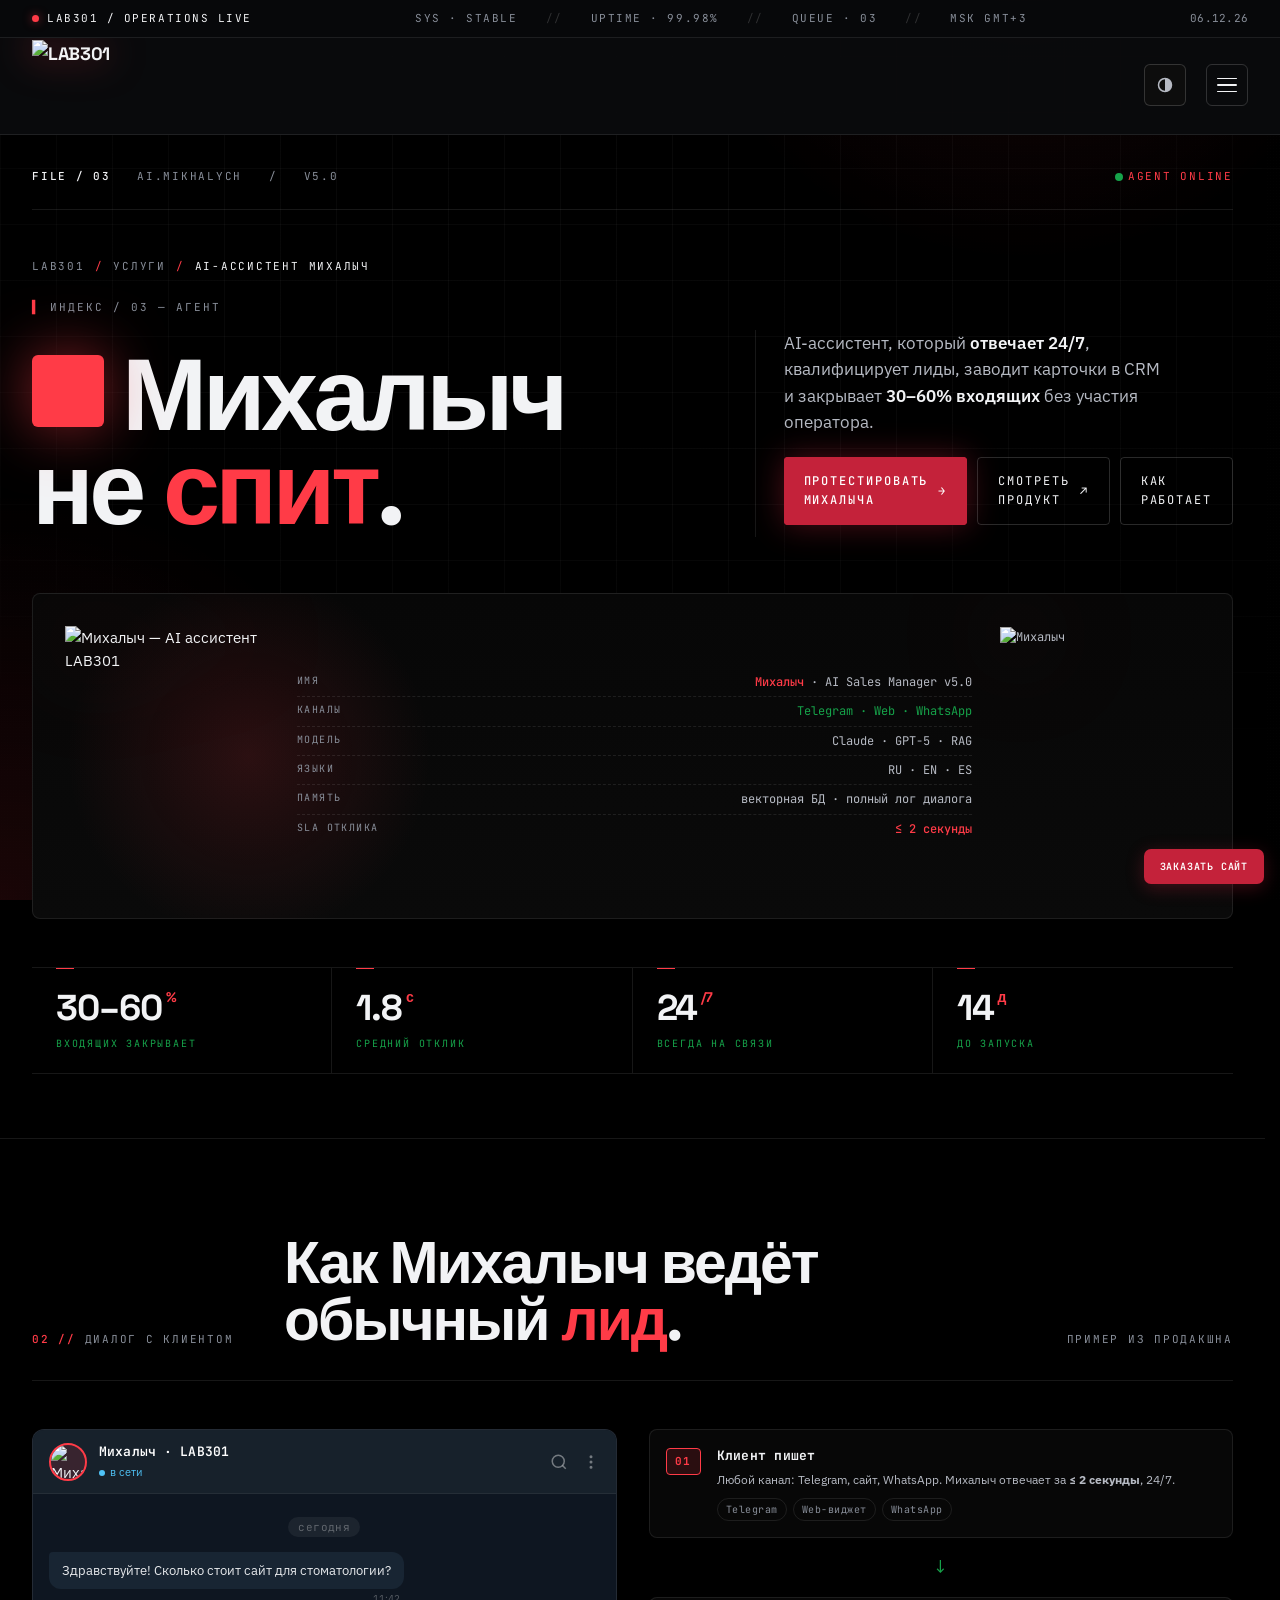
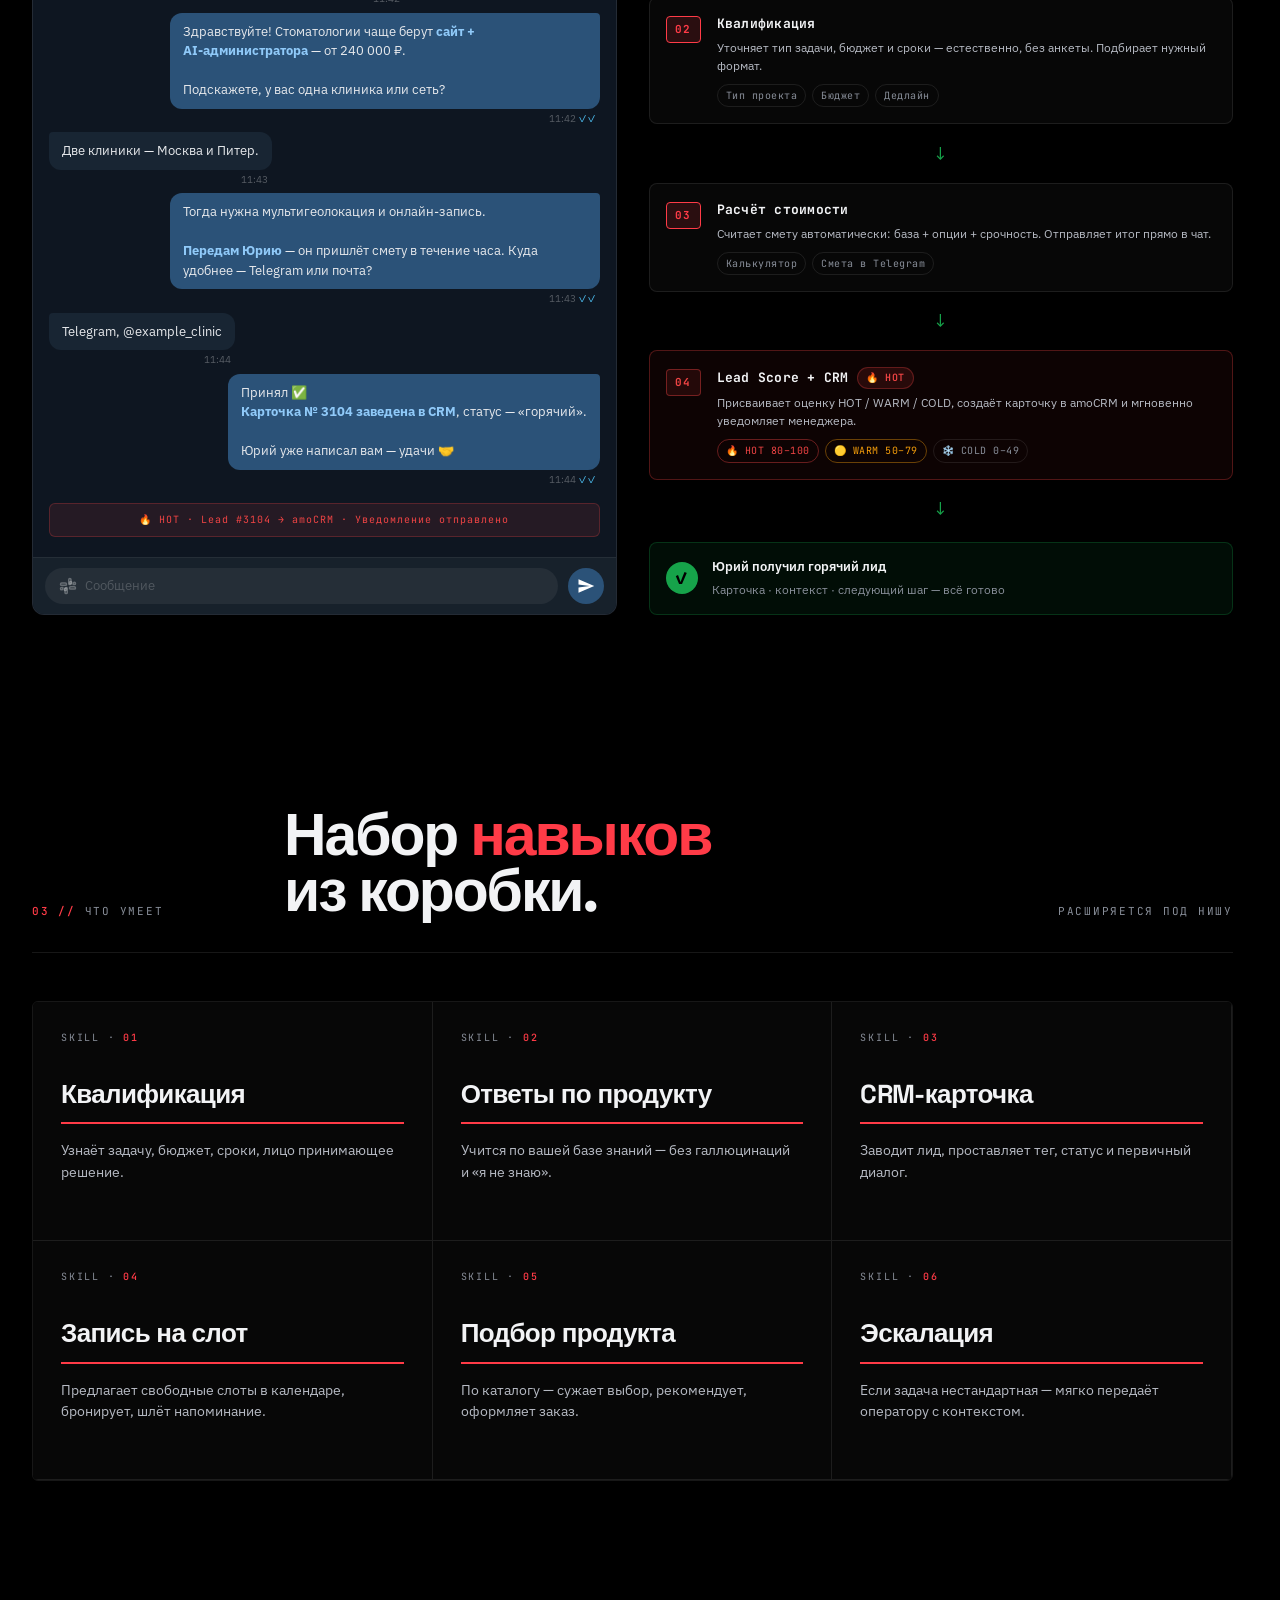
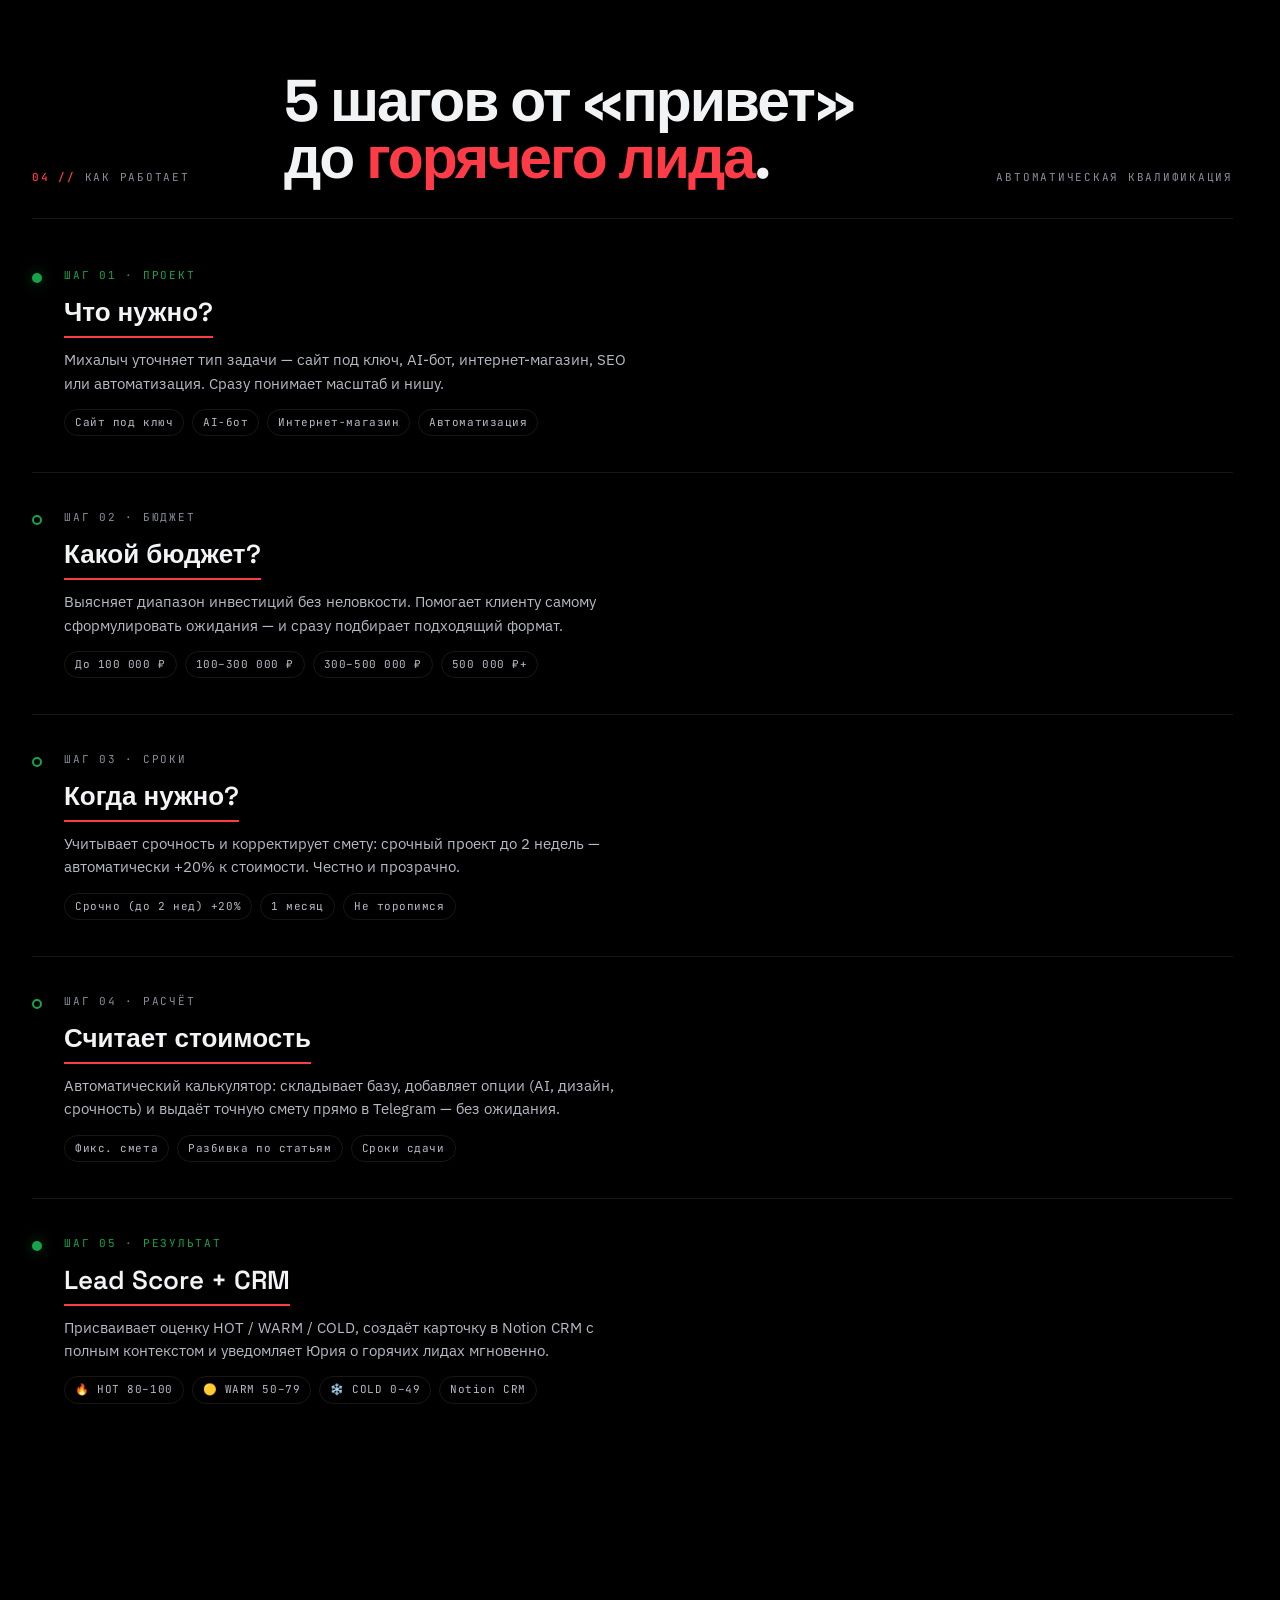
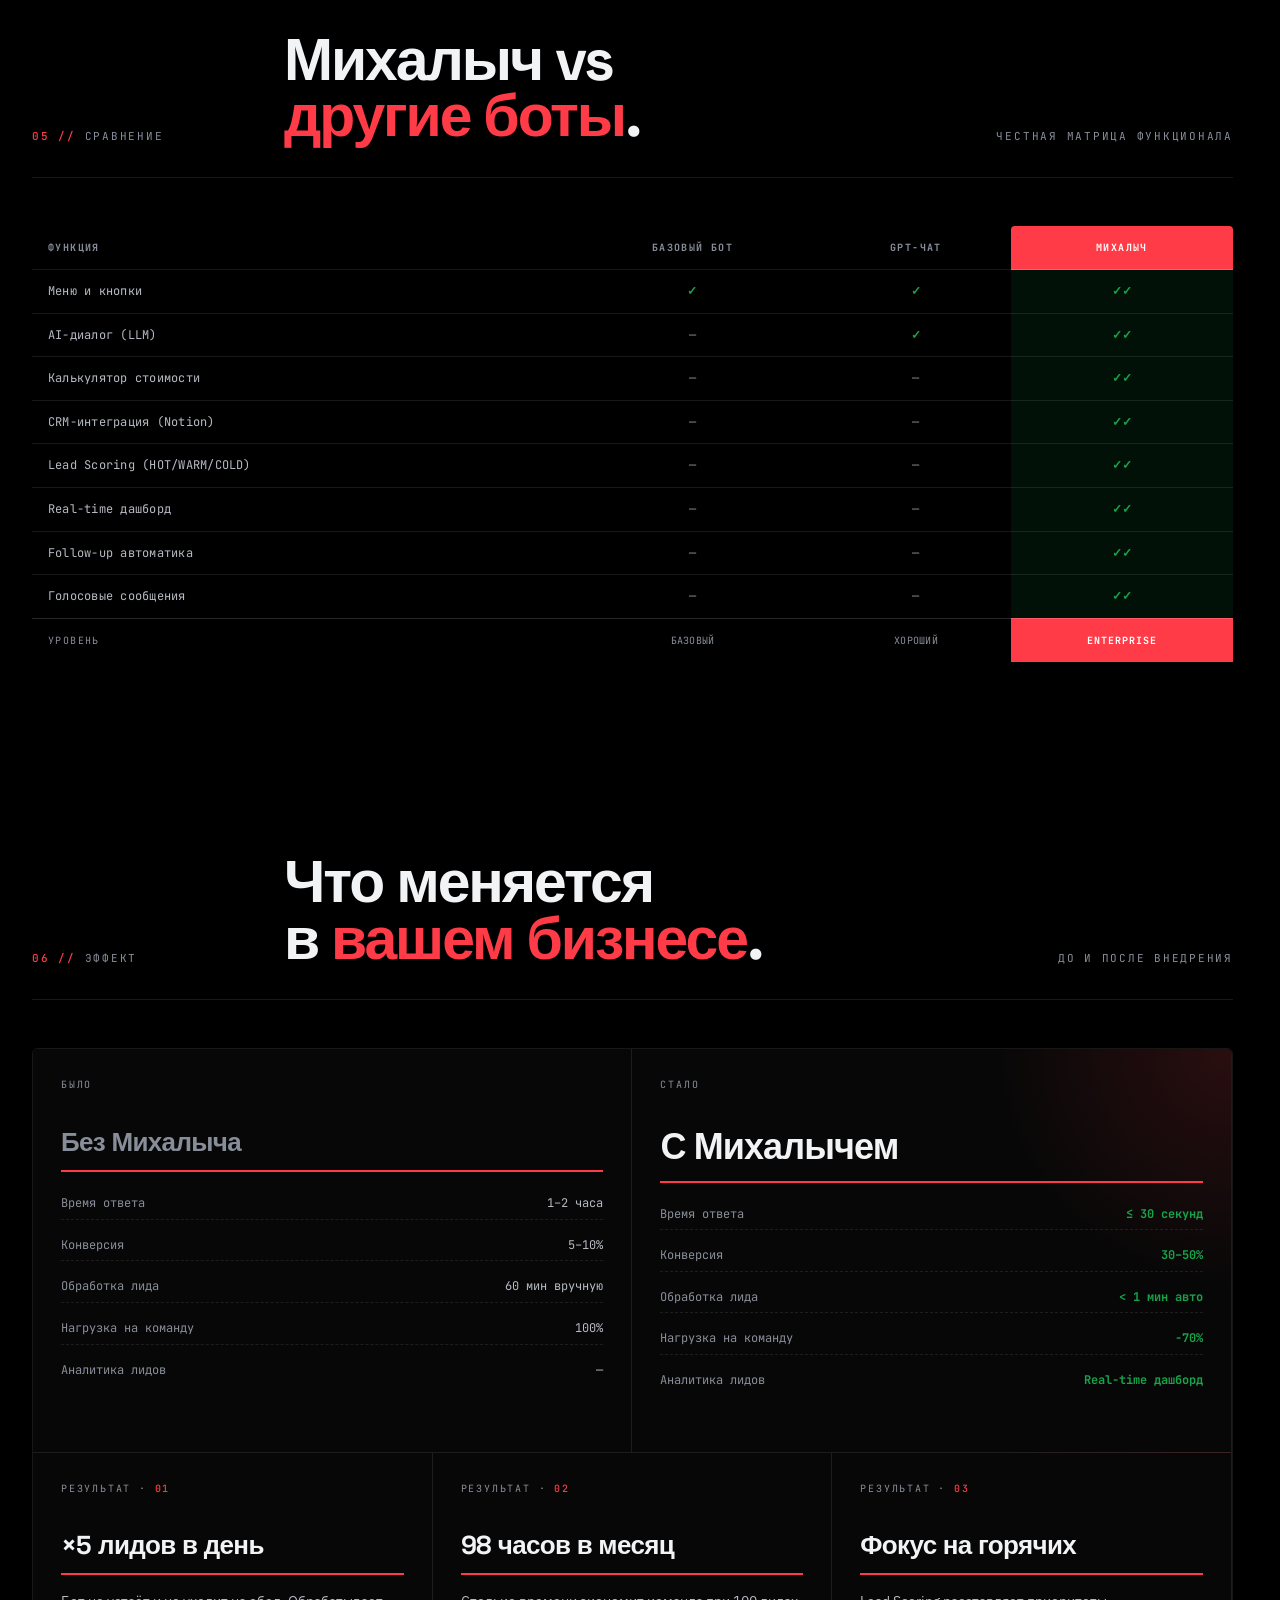
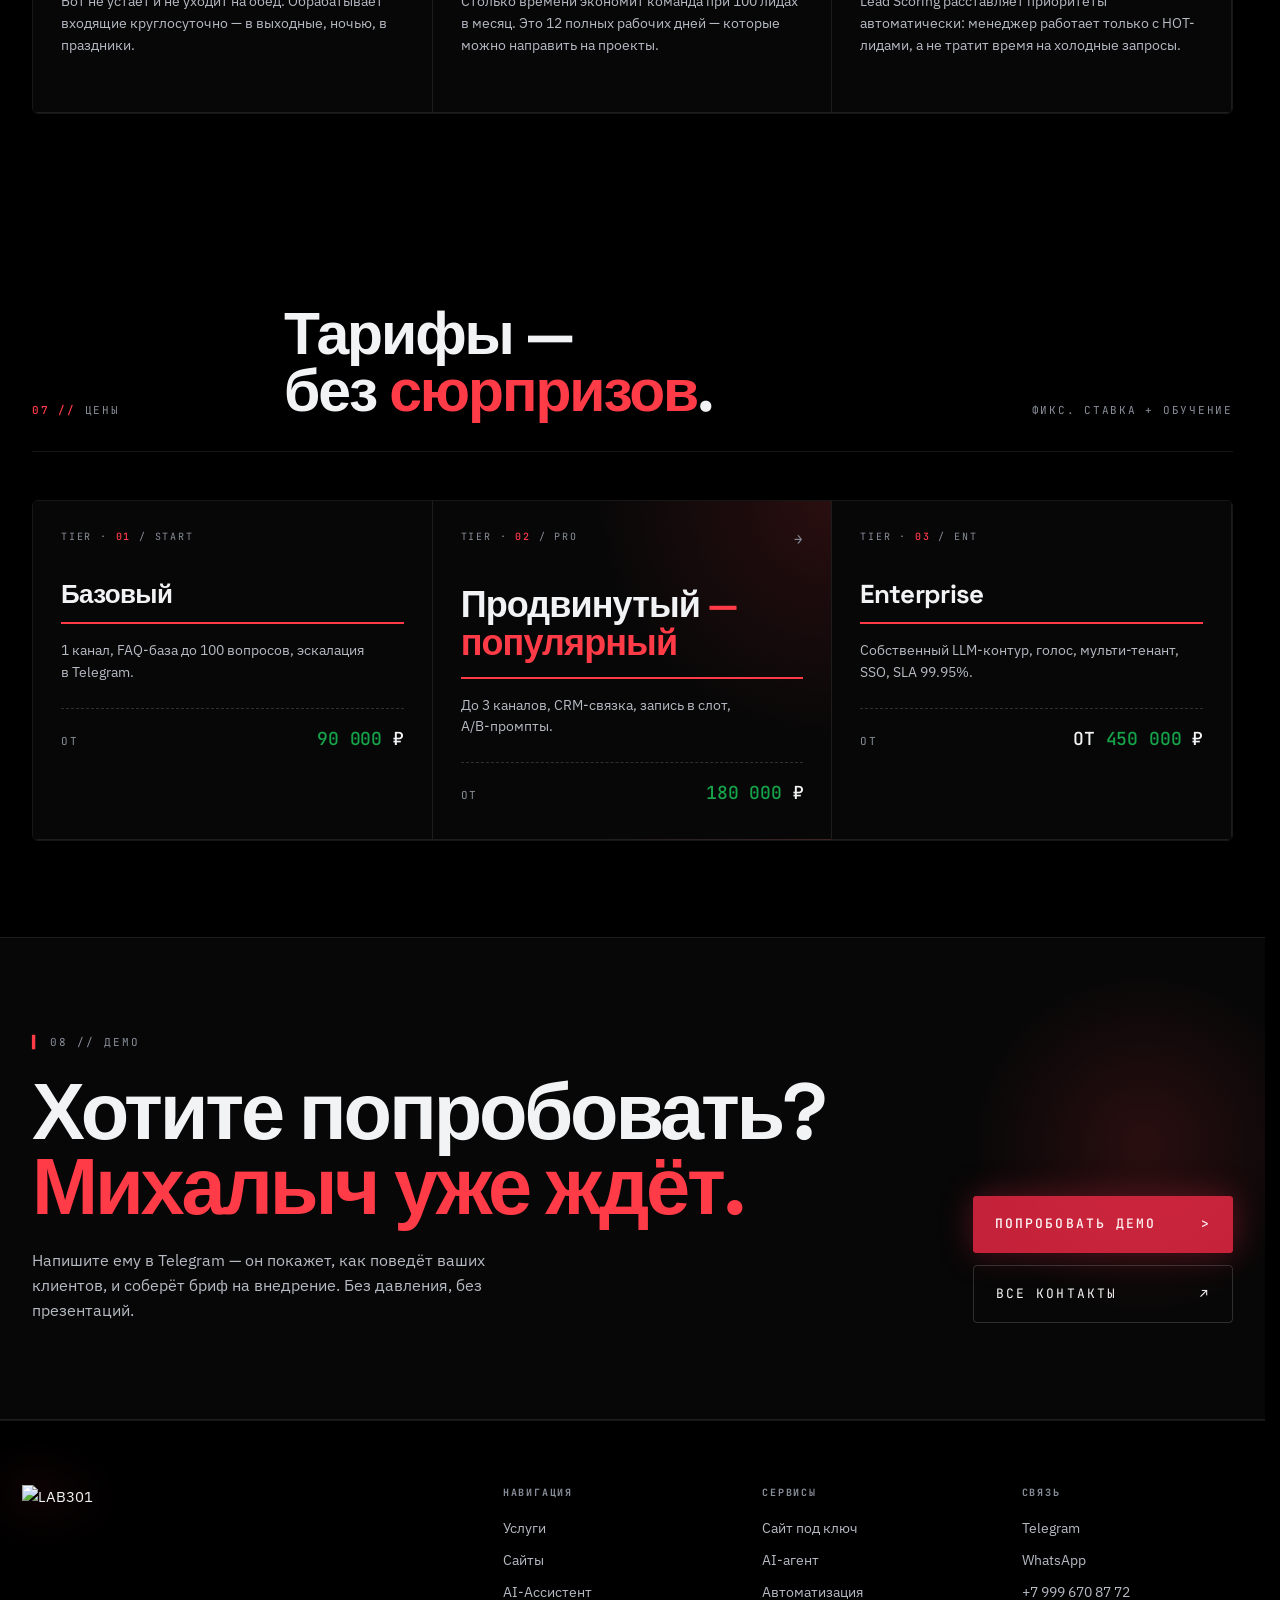
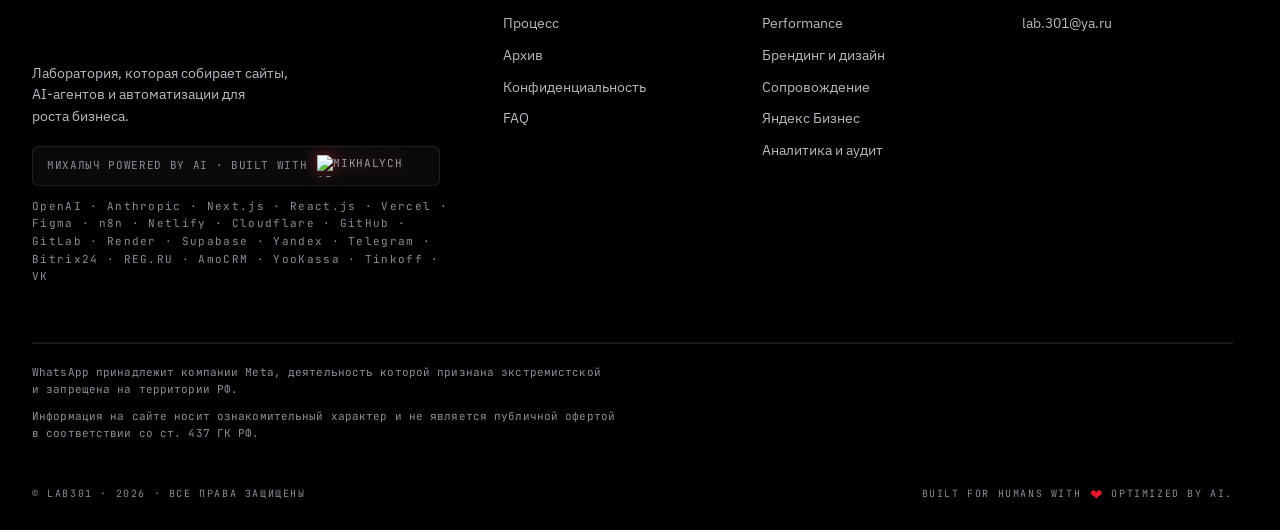
==== commit 2020256d: "Add files via upload" ====
--- a/ai-assistant.html
+++ b/ai-assistant.html
@@ -144,9 +144,10 @@
       </div>
       <aside class="meta reveal">
         <p class="lede">AI‑ассистент, который <b>отвечает 24/7</b>, квалифицирует лиды, заводит карточки в&nbsp;CRM и&nbsp;закрывает <b>30–60% входящих</b> без участия оператора.</p>
-        <div class="cta-row">
-          <a class="btn-primary" href="thankyou.html?to=https://t.me/Judgeopenclawbot">Протестировать Михалыча <span>→</span></a>
-          <a class="btn-secondary" href="#how">Как работает</a>
+        <div class="cta-row" style="display:grid; grid-template-columns:repeat(3,1fr); gap:10px;">
+          <a class="btn-primary" href="thankyou.html?to=https://t.me/Judgeopenclawbot" style="justify-content:center;">Протестировать Михалыча <span>→</span></a>
+          <a class="btn-secondary" href="https://mihalich-ai.ru" target="_blank" rel="noopener" style="justify-content:center;">Смотреть продукт <span>↗</span></a>
+          <a class="btn-secondary" href="#how" style="justify-content:center;">Как работает</a>
         </div>
       </aside>
     </div>
--- a/theme.css
+++ b/theme.css
@@ -192,6 +192,16 @@
   text-decoration:none; border-radius:6px;
   box-shadow: 0 0 24px var(--acc-glow);
   transition: transform .15s ease, box-shadow .25s ease;
+  position:relative; overflow:hidden;
+}
+.nav-cta::before {
+  content:''; position:absolute;
+  top:0; left:0; bottom:0; width:55%;
+  background:linear-gradient(90deg,transparent,rgba(255,255,255,0.24),transparent);
+  transform:translateX(-200%);
+  -webkit-animation:nav-sweep 3s ease-in-out infinite;
+          animation:nav-sweep 3s ease-in-out infinite;
+  pointer-events:none;
 }
 .nav-cta:hover { transform:translateY(-1px); }
 .nav-cta .arrow { display:inline-block; transition:transform .2s; }
@@ -635,17 +645,34 @@
 /* ── Floating Order Button ── */
 .fab-order {
   display: none;
-  position: fixed; right: 20px; bottom: 20px; z-index: 90;
+  position: fixed; right: 16px; bottom: 16px; z-index: 90;
   align-items: center;
   background: var(--acc); color: #fff;
-  border-radius: 8px; padding: 13px 20px;
-  font-family: var(--font-m); font-size: 11px; font-weight: 600;
+  border-radius: 7px; padding: 10px 16px;
+  font-family: var(--font-m); font-size: 10px; font-weight: 600;
   letter-spacing: .08em; text-transform: uppercase;
   text-decoration: none; white-space: nowrap;
   box-shadow: 0 4px 24px var(--acc-glow);
   transition: transform .2s ease, box-shadow .2s ease;
-}
-.fab-order:hover { transform: translateY(-2px); box-shadow: 0 8px 32px var(--acc-glow); }
+  /* Нет overflow:hidden и clip-path — оба ненадёжны на position:fixed в iOS Safari */
+}
+.fab-order::before {
+  content: ''; position: absolute;
+  inset: 0; border-radius: 7px;
+  /* Равномерный глянец на весь button, без клиппинга */
+  background: linear-gradient(105deg,
+    rgba(255,255,255,0.04) 0%,
+    rgba(255,255,255,0.26) 35%,
+    rgba(255,255,255,0.26) 65%,
+    rgba(255,255,255,0.04) 100%
+  );
+  opacity: 0;
+  will-change: opacity;
+  -webkit-animation: fab-glow 3s ease-in-out infinite;
+          animation: fab-glow 3s ease-in-out infinite;
+  pointer-events: none;
+}
+.fab-order:hover { transform: translateY(-2px); box-shadow: 0 8px 28px var(--acc-glow); }
 
 
 /* ── Hamburger + mobile drawer ── */
@@ -858,18 +885,39 @@
 }
 
 /* ── Accessibility: contrast fixes (WCAG AA) ── */
-/* White text on --acc (#FF3B47) = 3.49:1, fails 4.5:1. Use #DA3245 = 4.77:1 ✓ */
+/* White text on --acc (#FF3B47) = 3.49:1, fails 4.5:1. Use #C4223A = 5.2:1 ✓ */
 .btn-primary, .nav-cta, .fab-order {
-  background: #DA3245;
+  background: #C4223A;
 }
 .btn-primary {
-  box-shadow: 0 0 0 1px #DA3245 inset, 0 0 40px rgba(218,50,69,0.55);
+  box-shadow: 0 0 0 1px #C4223A inset, 0 0 32px rgba(196,34,58,0.40);
 }
 .nav-cta {
-  box-shadow: 0 0 24px rgba(218,50,69,0.55);
+  box-shadow: 0 0 16px rgba(196,34,58,0.30);
 }
 .fab-order {
-  box-shadow: 0 4px 24px rgba(218,50,69,0.55);
+  box-shadow: 0 4px 18px rgba(196,34,58,0.30);
+}
+
+/* ── nav-cta sweep (desktop only) ── */
+@-webkit-keyframes nav-sweep {
+  0%   { -webkit-transform: translateX(-200%); transform: translateX(-200%); }
+  18%  { -webkit-transform: translateX(300%);  transform: translateX(300%); }
+  100% { -webkit-transform: translateX(-200%); transform: translateX(-200%); }
+}
+@keyframes nav-sweep {
+  0%   { transform: translateX(-200%); }
+  18%  { transform: translateX(300%); }
+  100% { transform: translateX(-200%); }
+}
+/* ── fab-order glow (mobile): opacity-only, без клиппинга — iOS-safe ── */
+@-webkit-keyframes fab-glow {
+  0%,  14%, 100% { opacity: 0; }
+  22%, 34%       { opacity: 1; }
+}
+@keyframes fab-glow {
+  0%,  14%, 100% { opacity: 0; }
+  22%, 34%       { opacity: 1; }
 }
 
 /* ── Mobile performance: отключаем тяжёлые эффекты ── */
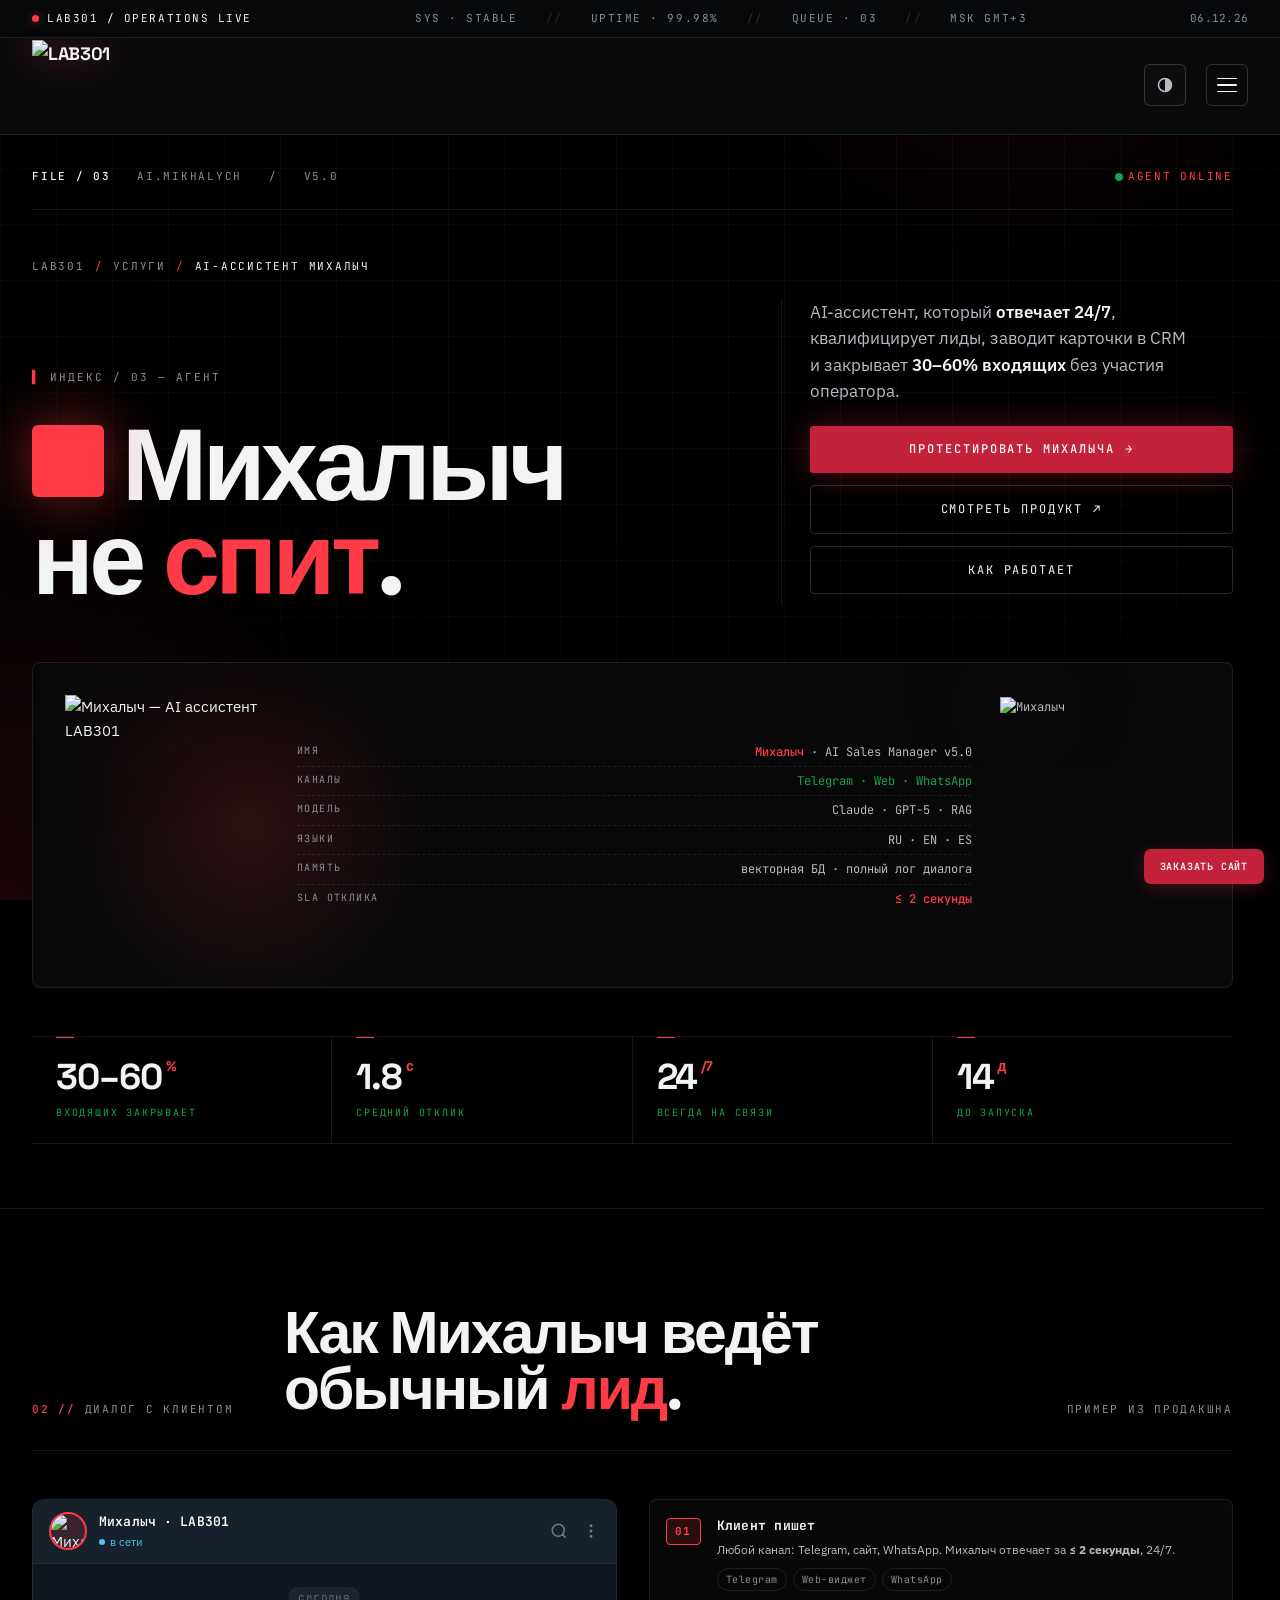
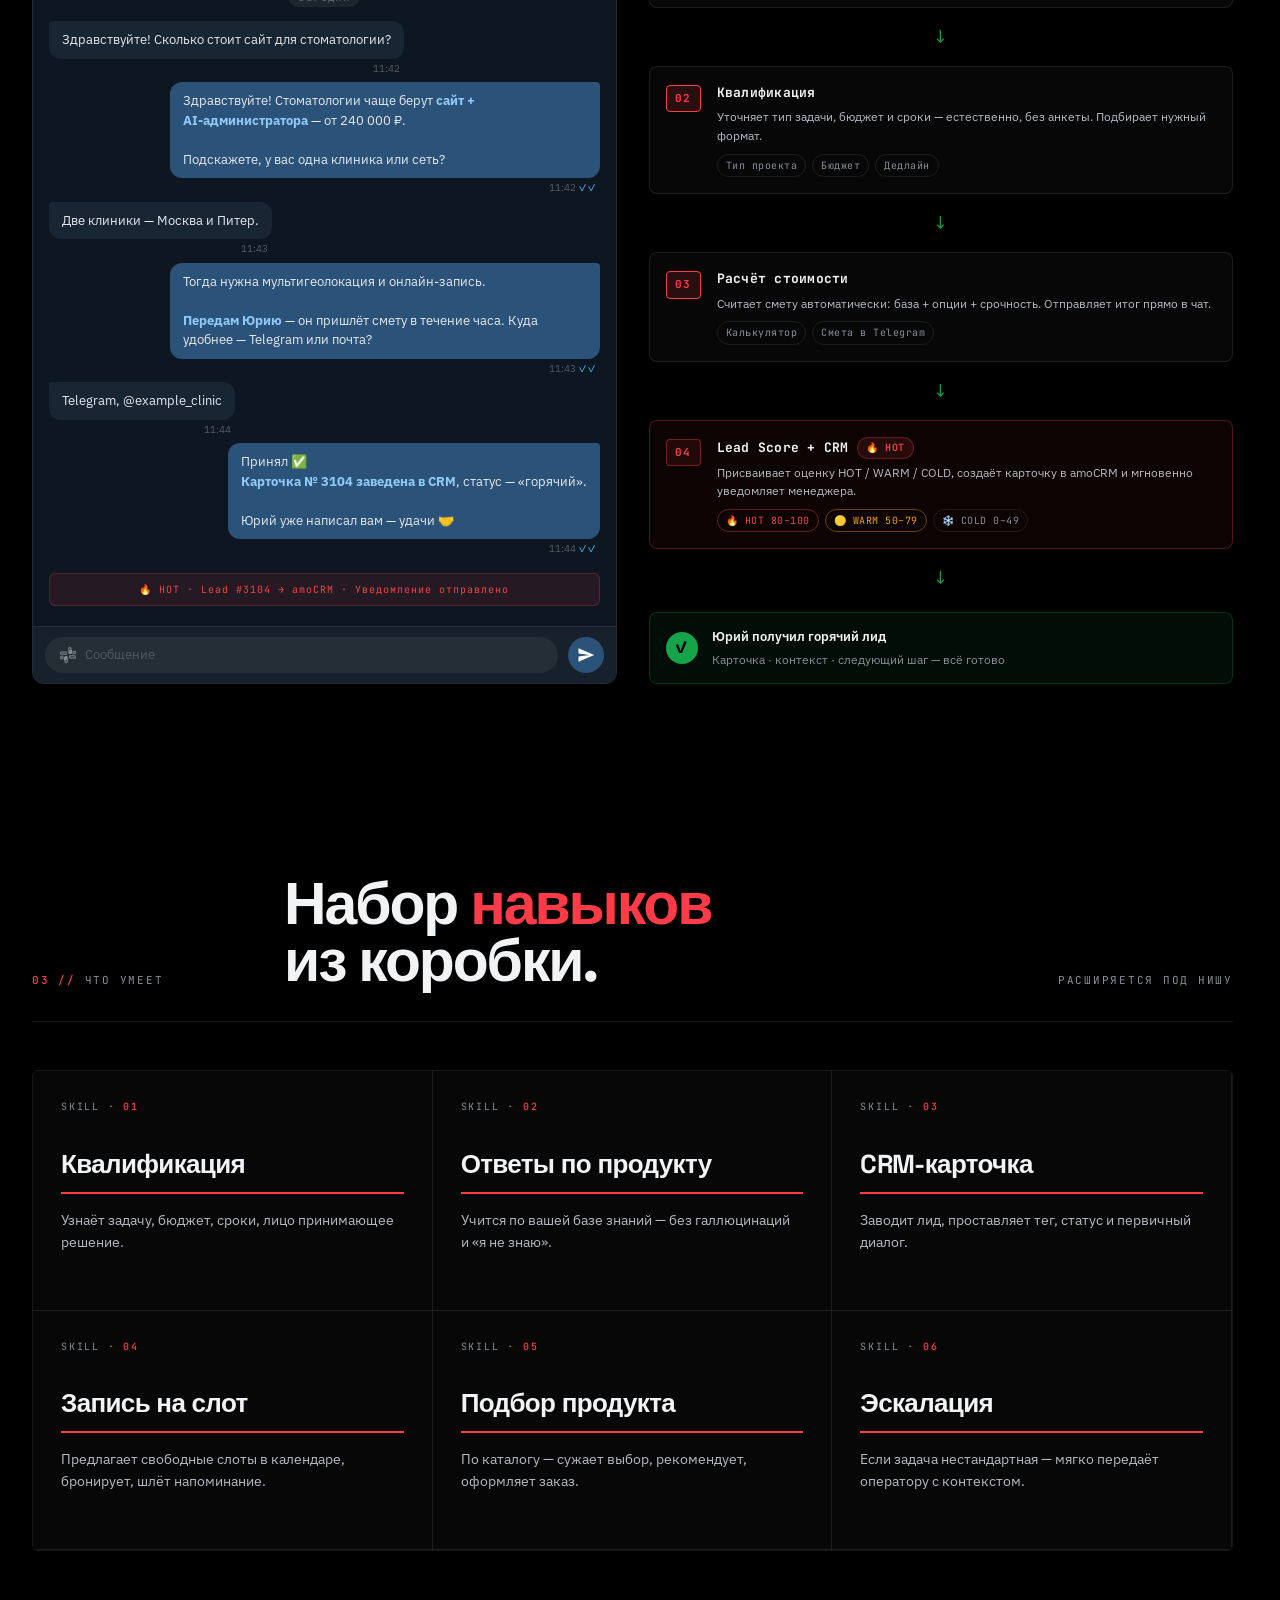
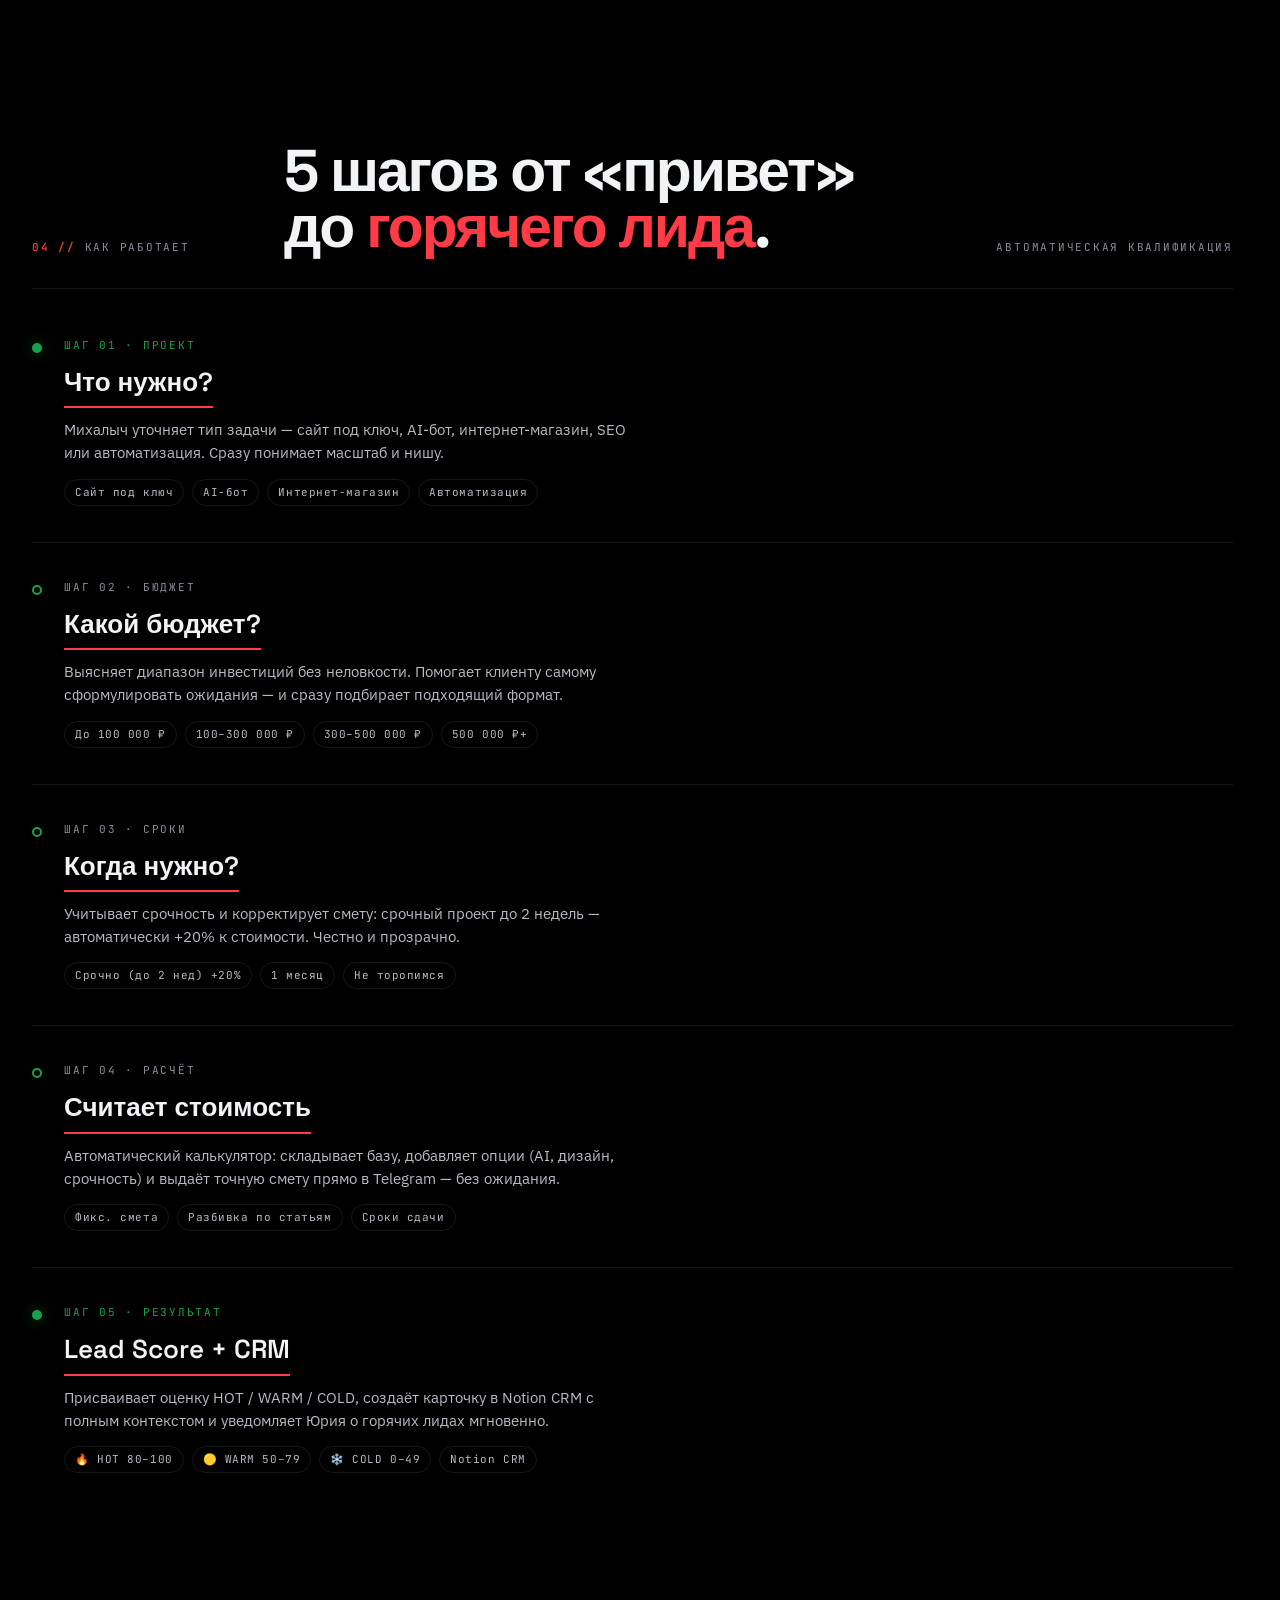
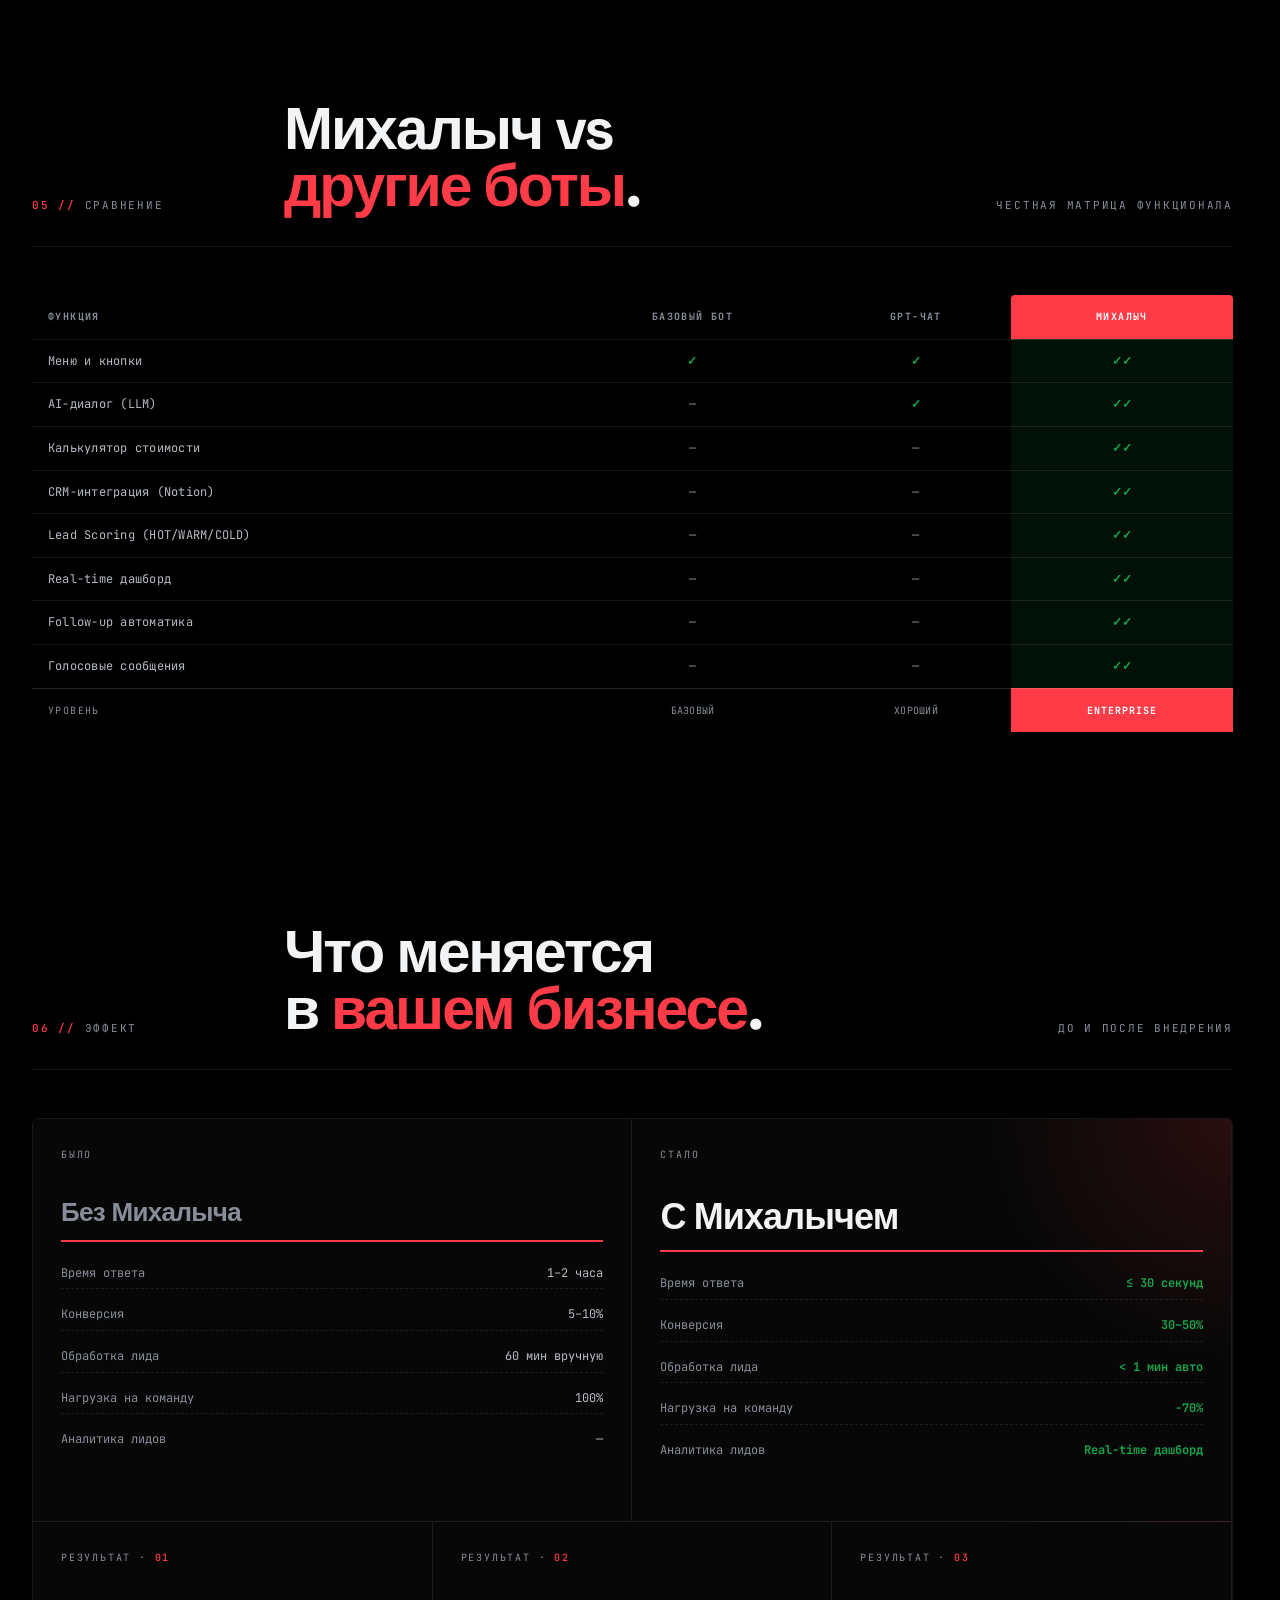
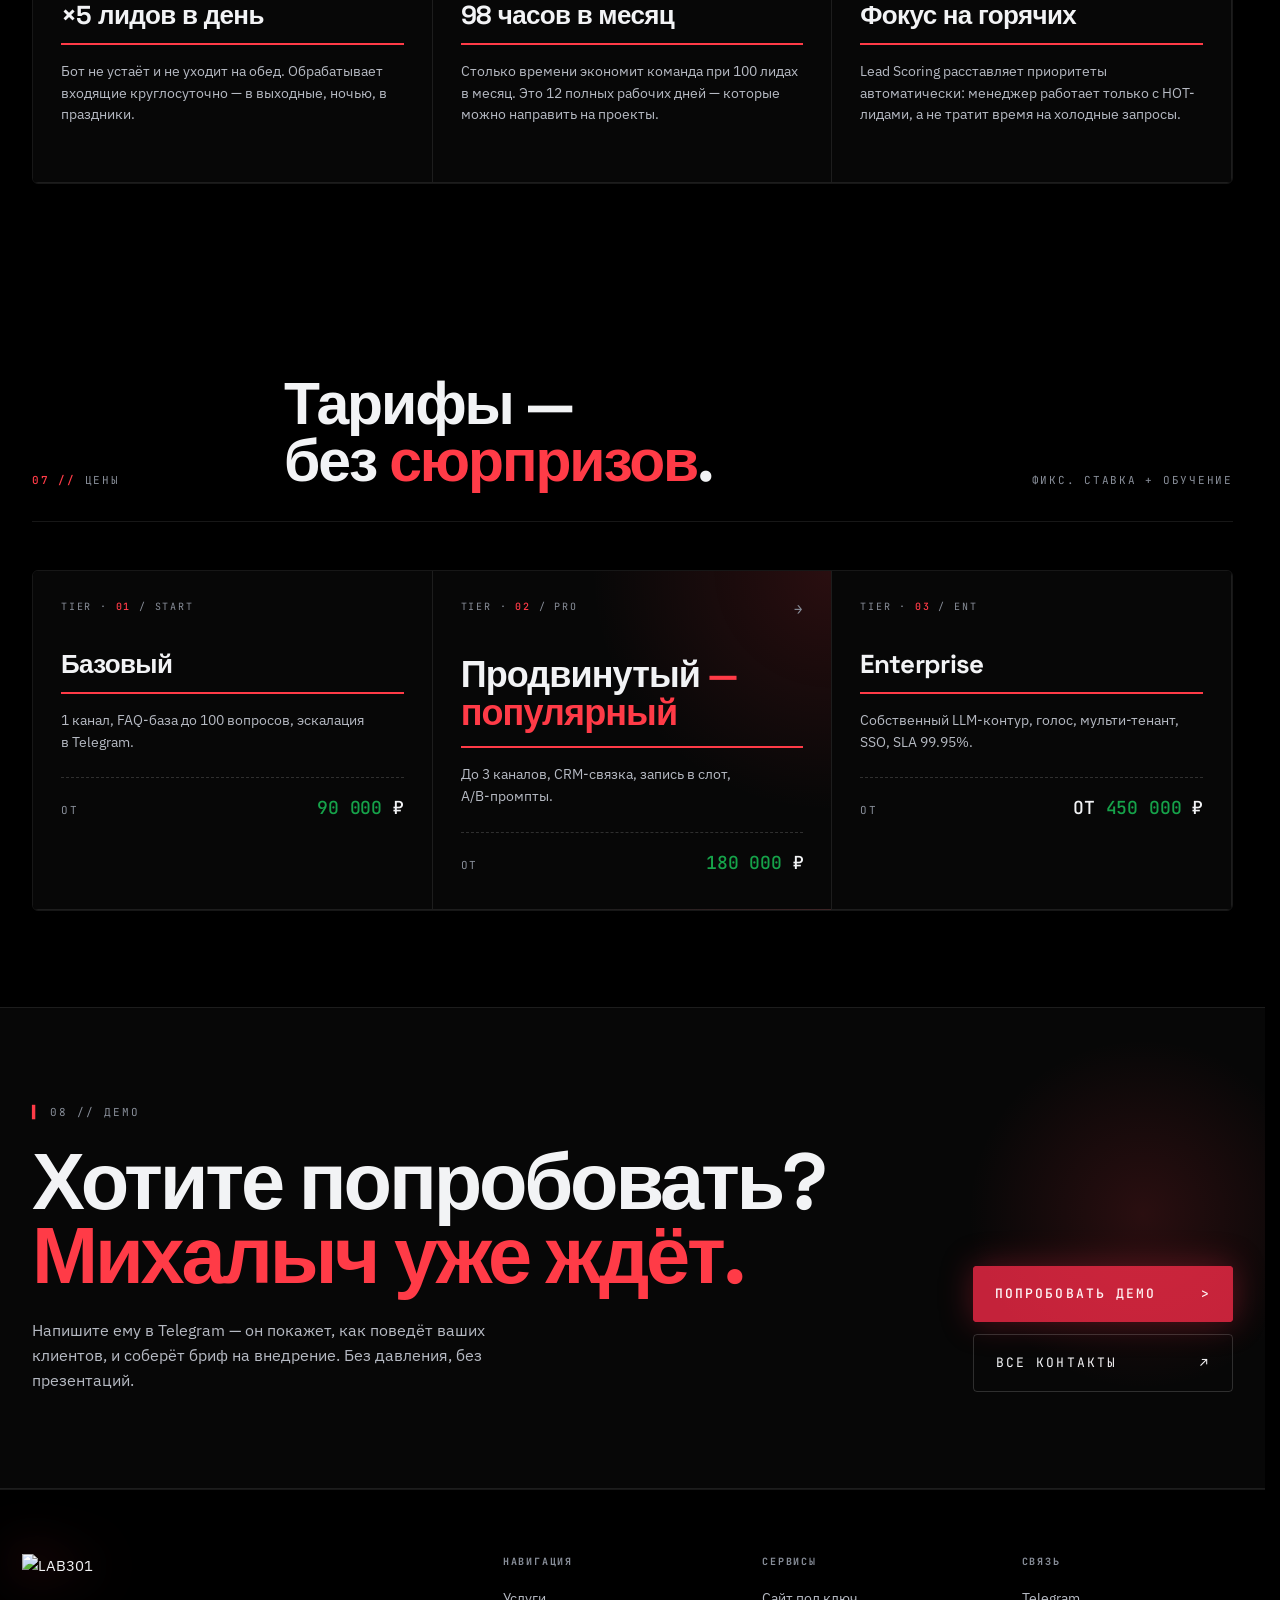
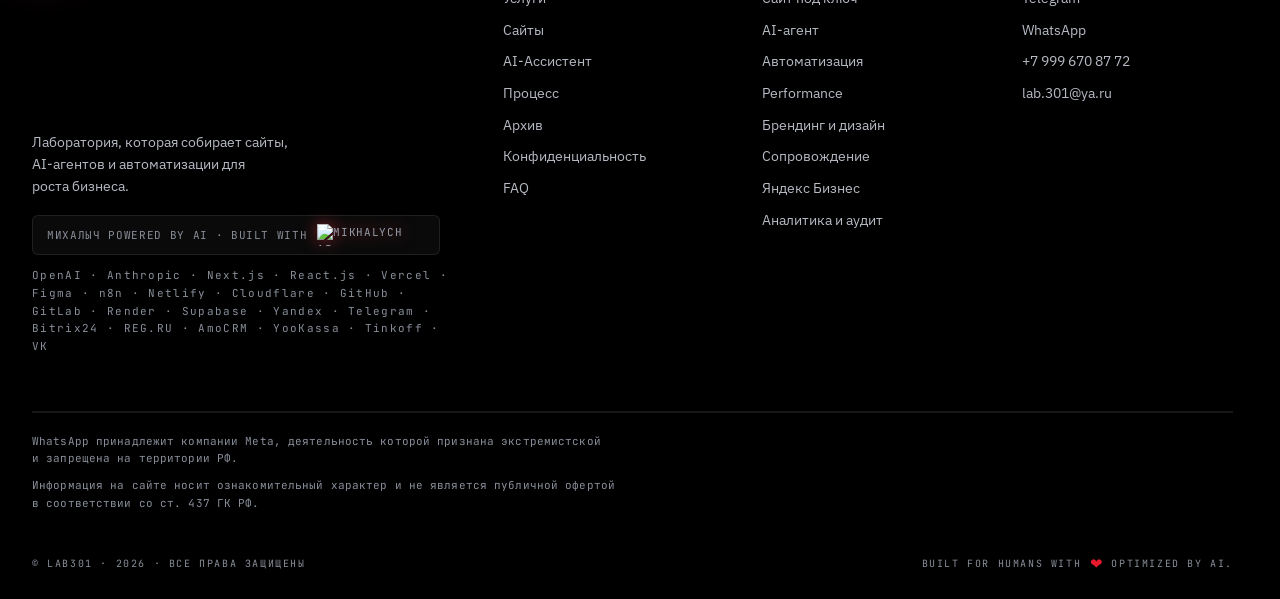
==== commit 7eea1922: "Add files via upload" ====
--- a/ai-assistant.html
+++ b/ai-assistant.html
@@ -121,6 +121,21 @@
   .tl-tags { display:flex; gap:8px; flex-wrap:wrap; }
   .tl-tags span { font-family:var(--font-m); font-size:11px; letter-spacing:.05em; padding:4px 10px; border:1px solid var(--rule); border-radius:999px; color:var(--ink-2); }
 
+  /* CTA-ряд с тремя кнопками */
+  .cta-ai {
+    display: grid;
+    grid-template-columns: 1fr 1fr;
+    gap: 10px;
+  }
+  .cta-ai .btn-primary {
+    grid-column: 1 / -1;
+    width: 100%;
+  }
+  .cta-ai a { justify-content: center; width: 100%; }
+  @media (max-width: 720px) {
+    body { overflow-x: hidden; }
+  }
+
   .sys-card-light {
     background: #ffffff;
     border-color: #d8d8d8;
@@ -144,10 +159,10 @@
       </div>
       <aside class="meta reveal">
         <p class="lede">AI‑ассистент, который <b>отвечает 24/7</b>, квалифицирует лиды, заводит карточки в&nbsp;CRM и&nbsp;закрывает <b>30–60% входящих</b> без участия оператора.</p>
-        <div class="cta-row" style="display:grid; grid-template-columns:repeat(3,1fr); gap:10px;">
-          <a class="btn-primary" href="thankyou.html?to=https://t.me/Judgeopenclawbot" style="justify-content:center;">Протестировать Михалыча <span>→</span></a>
-          <a class="btn-secondary" href="https://mihalich-ai.ru" target="_blank" rel="noopener" style="justify-content:center;">Смотреть продукт <span>↗</span></a>
-          <a class="btn-secondary" href="#how" style="justify-content:center;">Как работает</a>
+        <div class="cta-row cta-ai">
+          <a class="btn-primary" href="thankyou.html?to=https://t.me/Judgeopenclawbot">Протестировать Михалыча <span>→</span></a>
+          <a class="btn-secondary" href="https://mihalich-ai.ru" target="_blank" rel="noopener">Смотреть продукт <span>↗</span></a>
+          <a class="btn-secondary" href="#how">Как работает</a>
         </div>
       </aside>
     </div>
